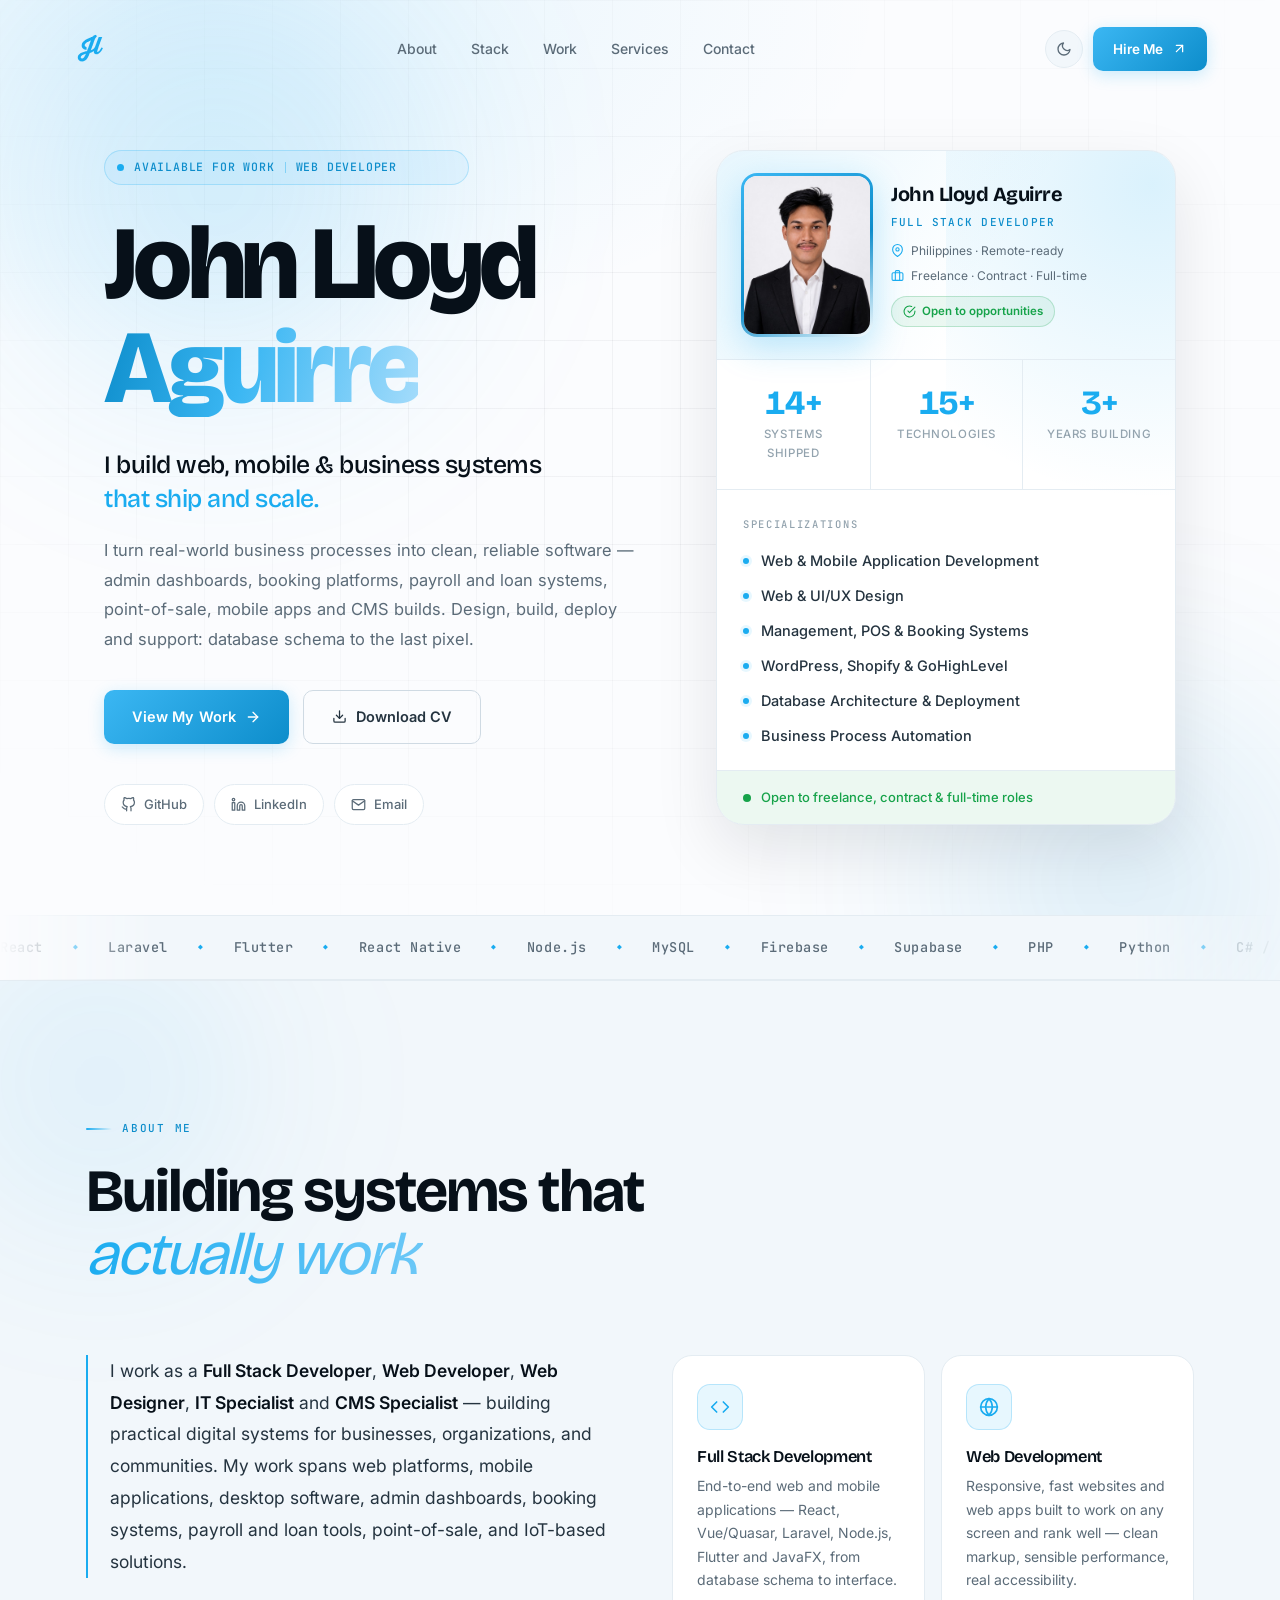
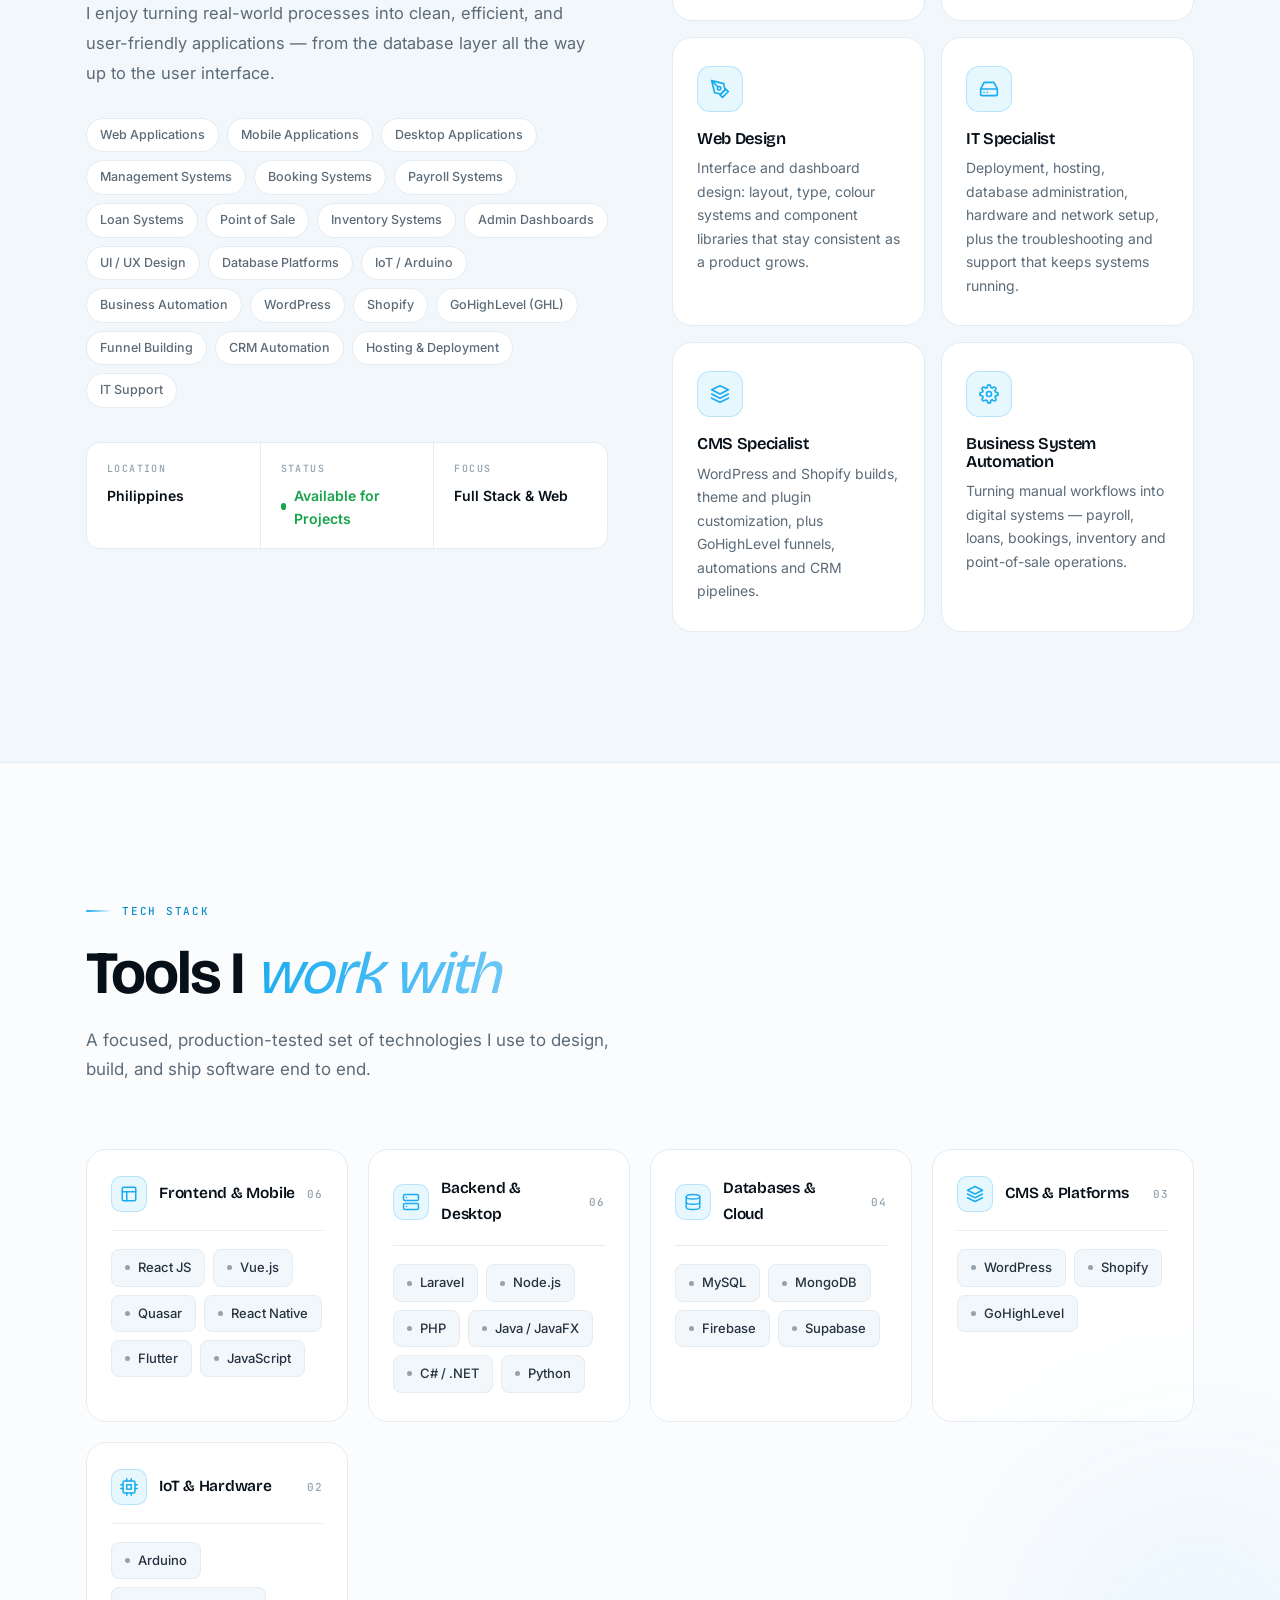
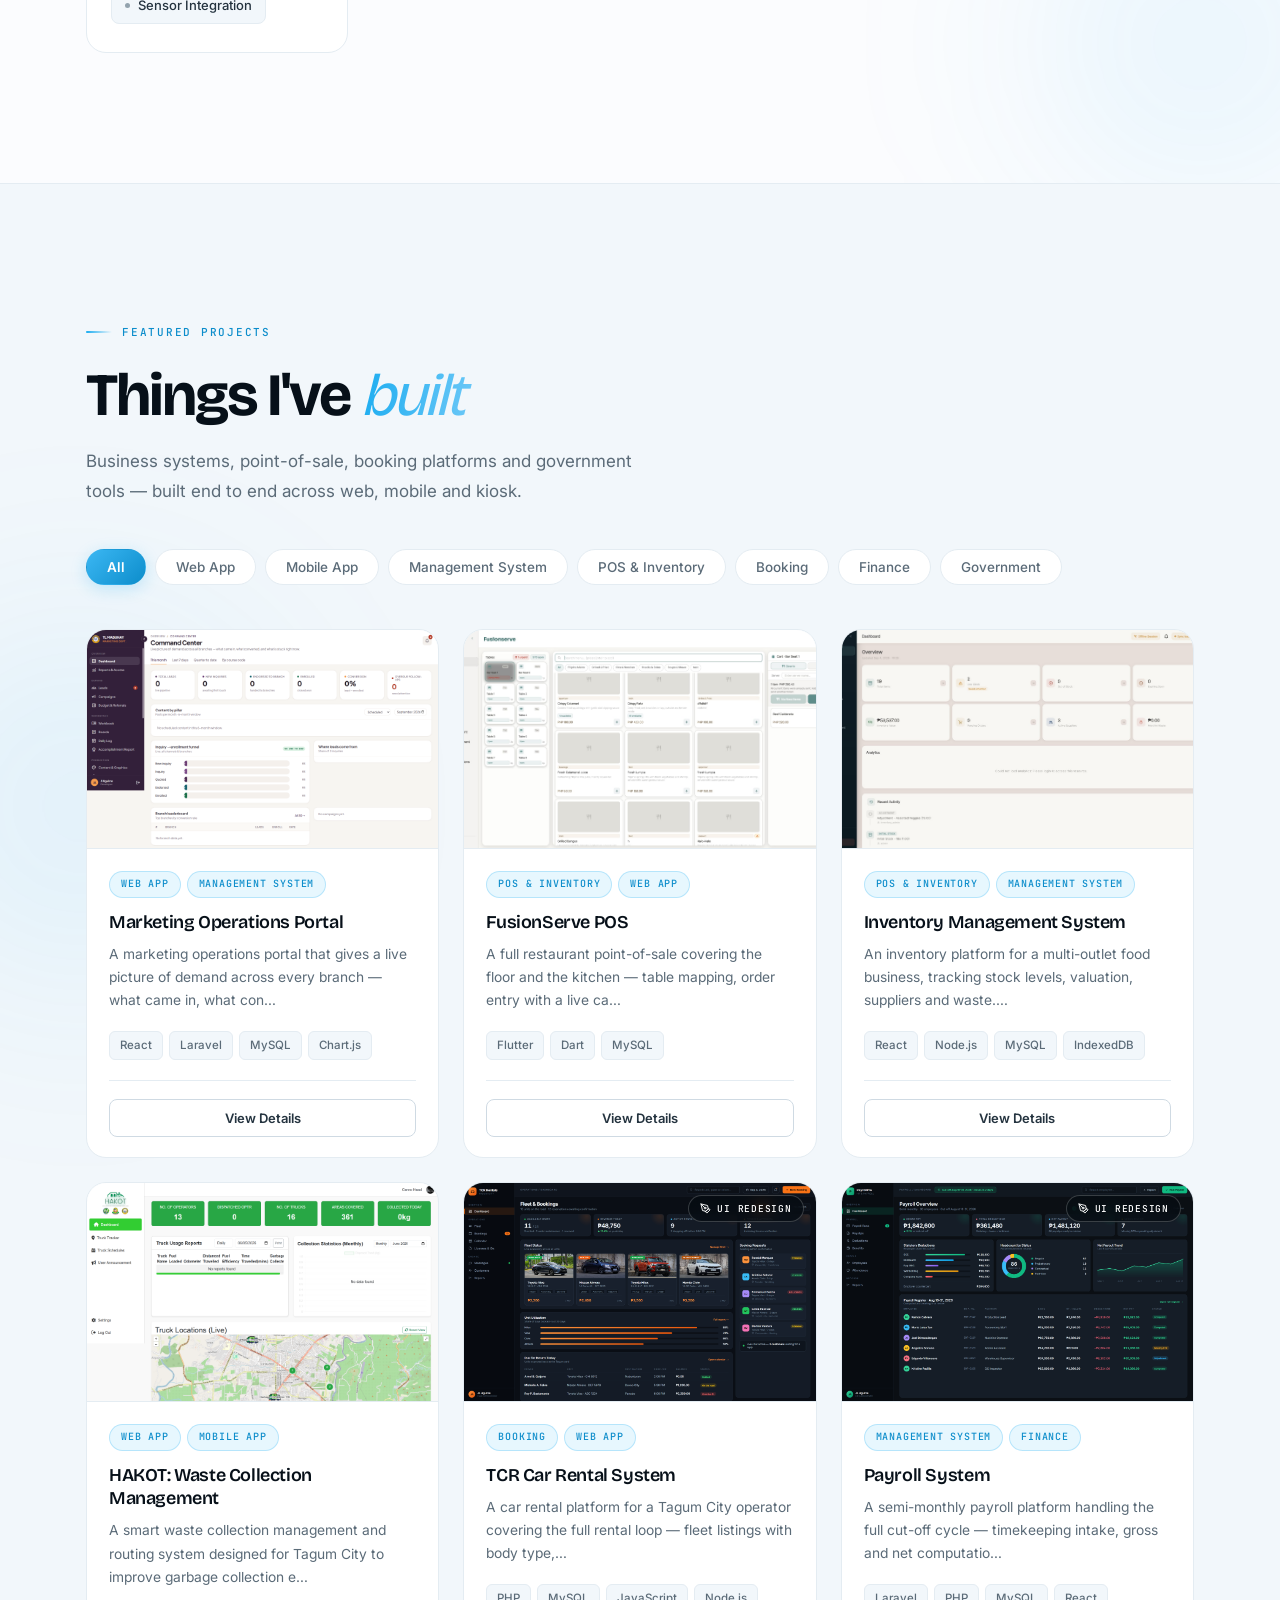
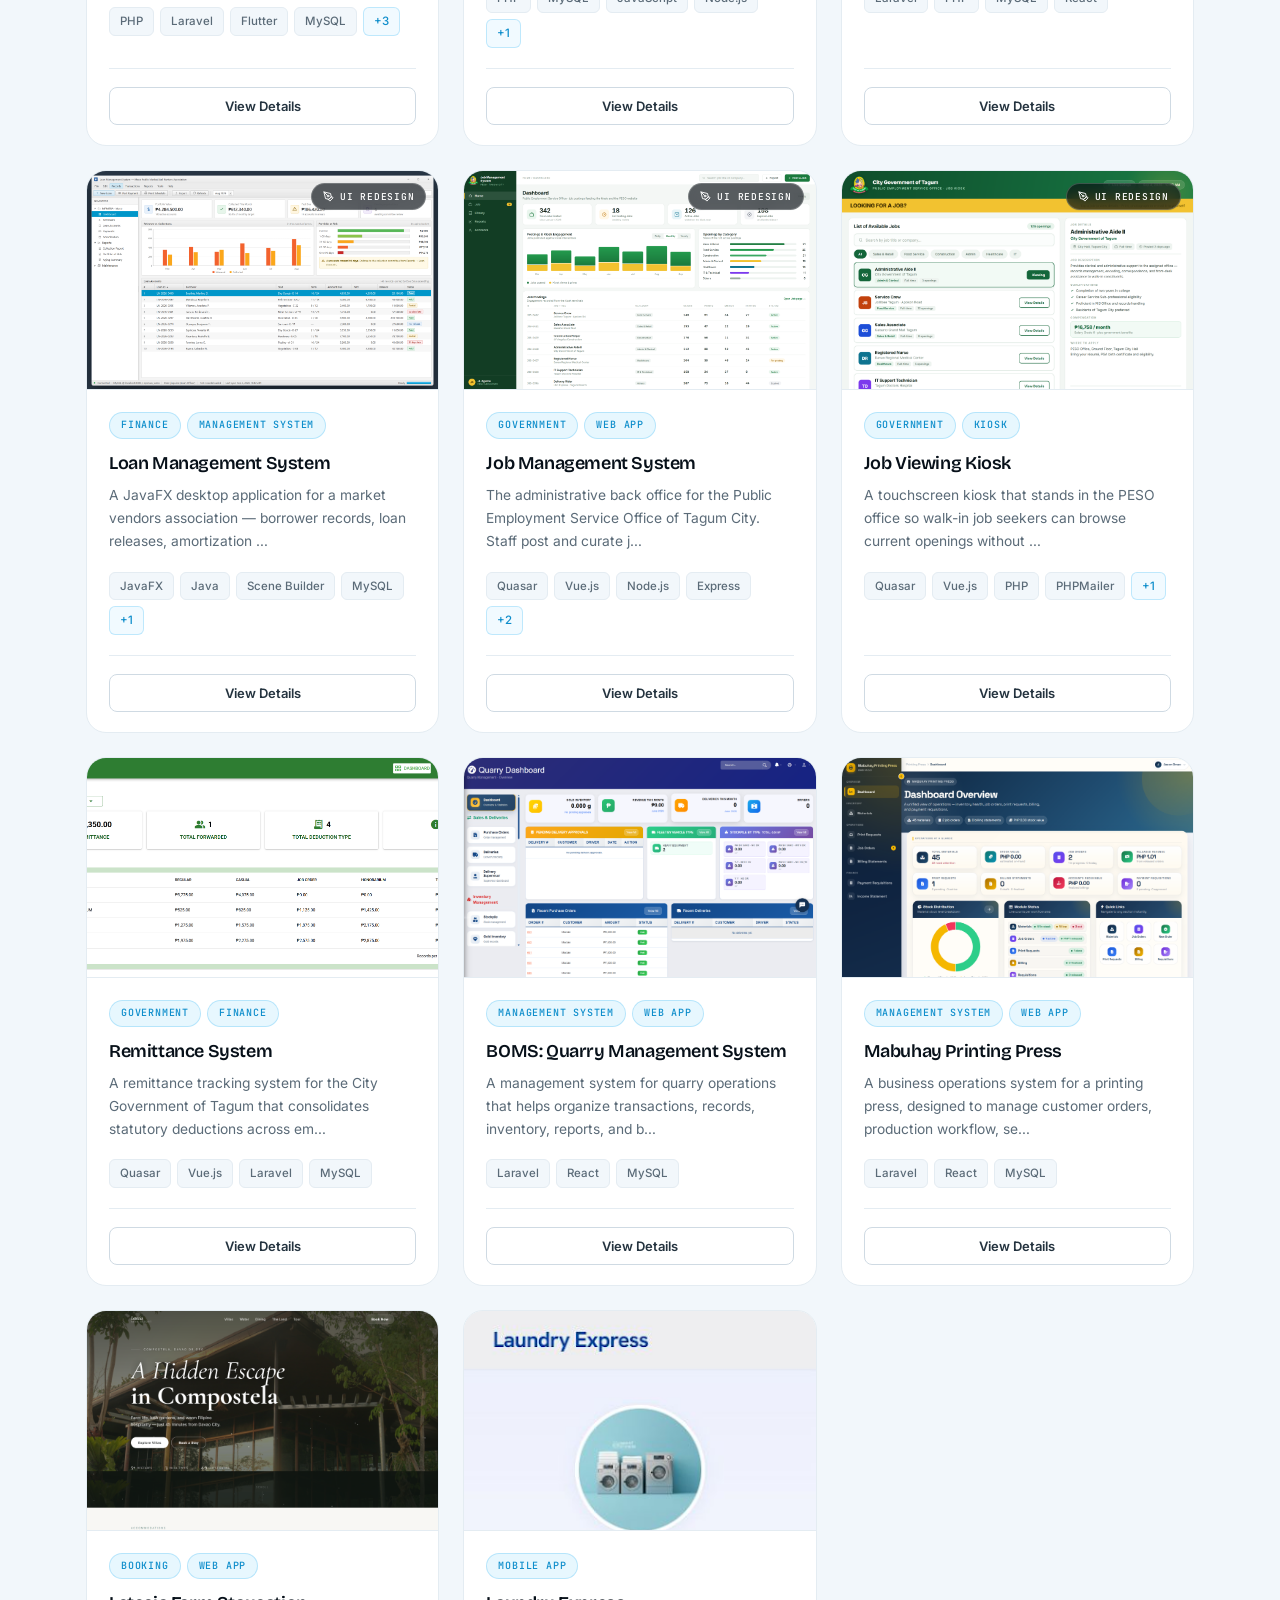
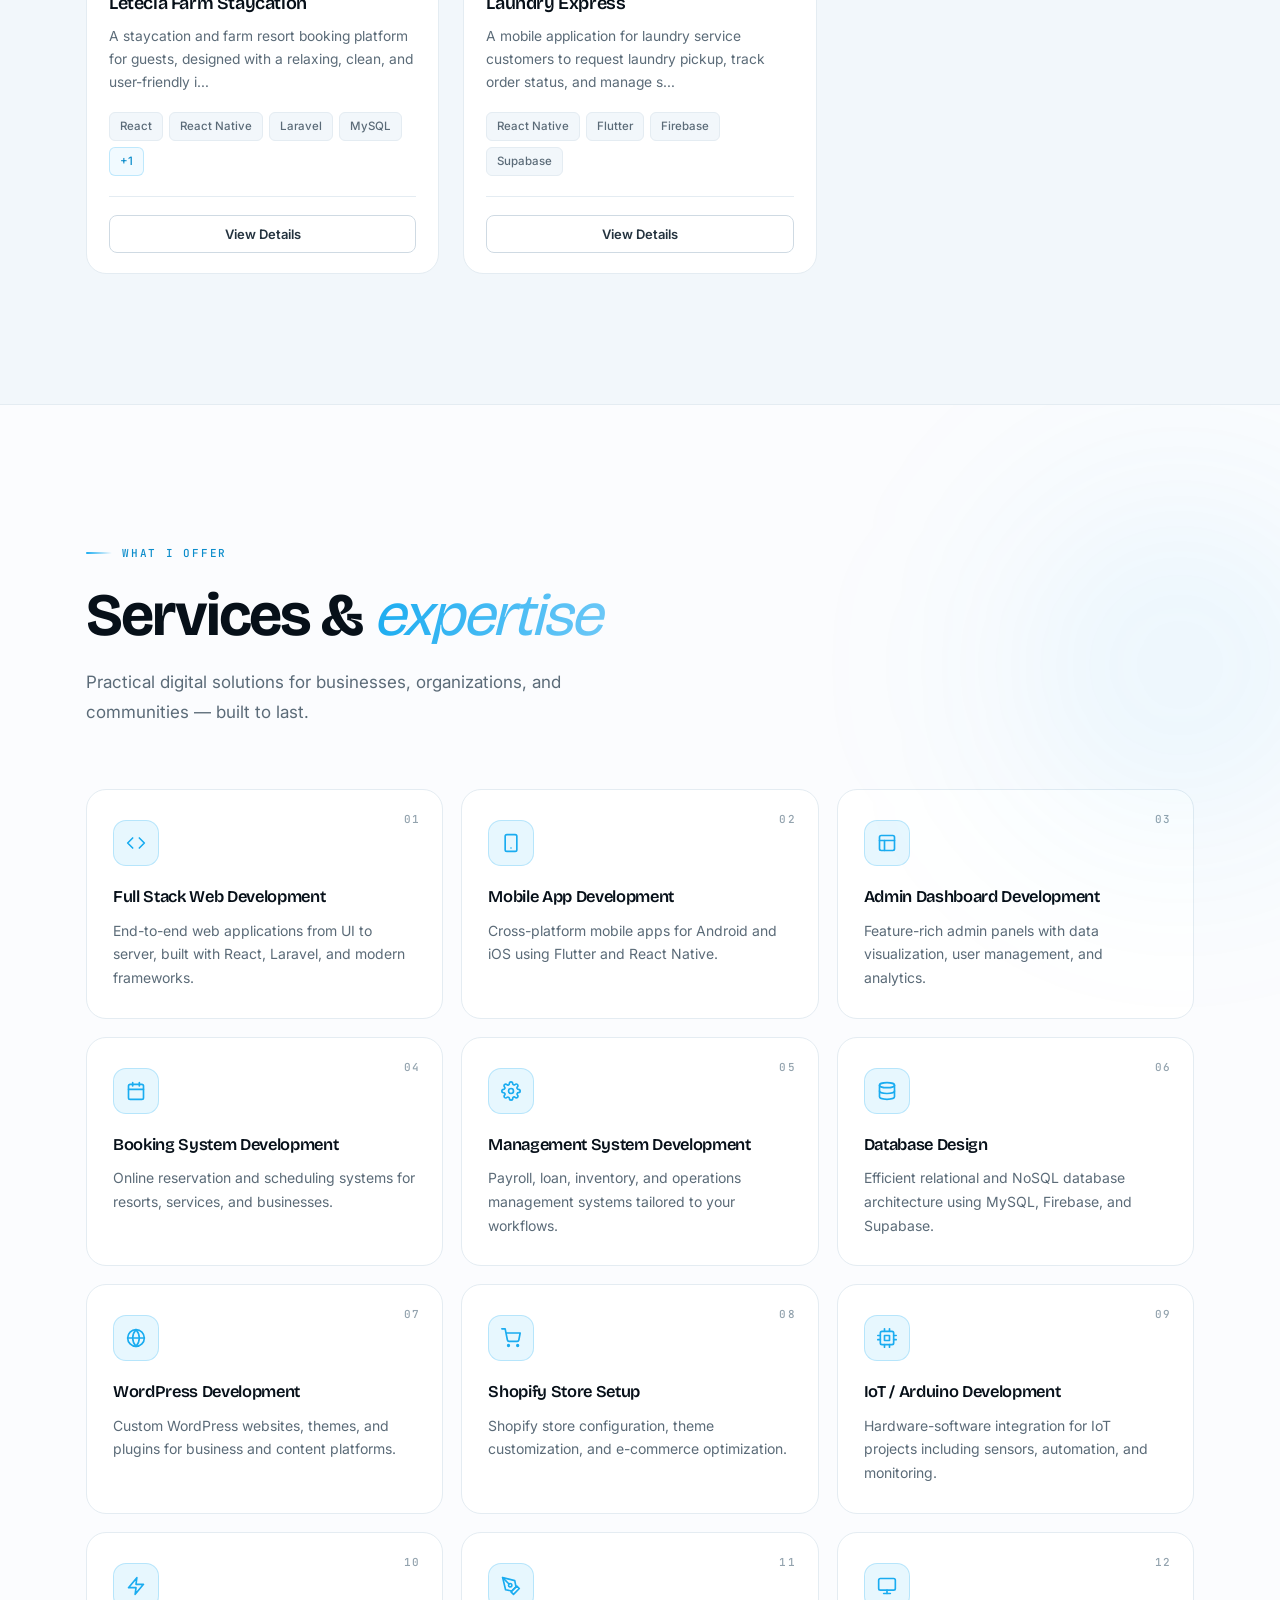
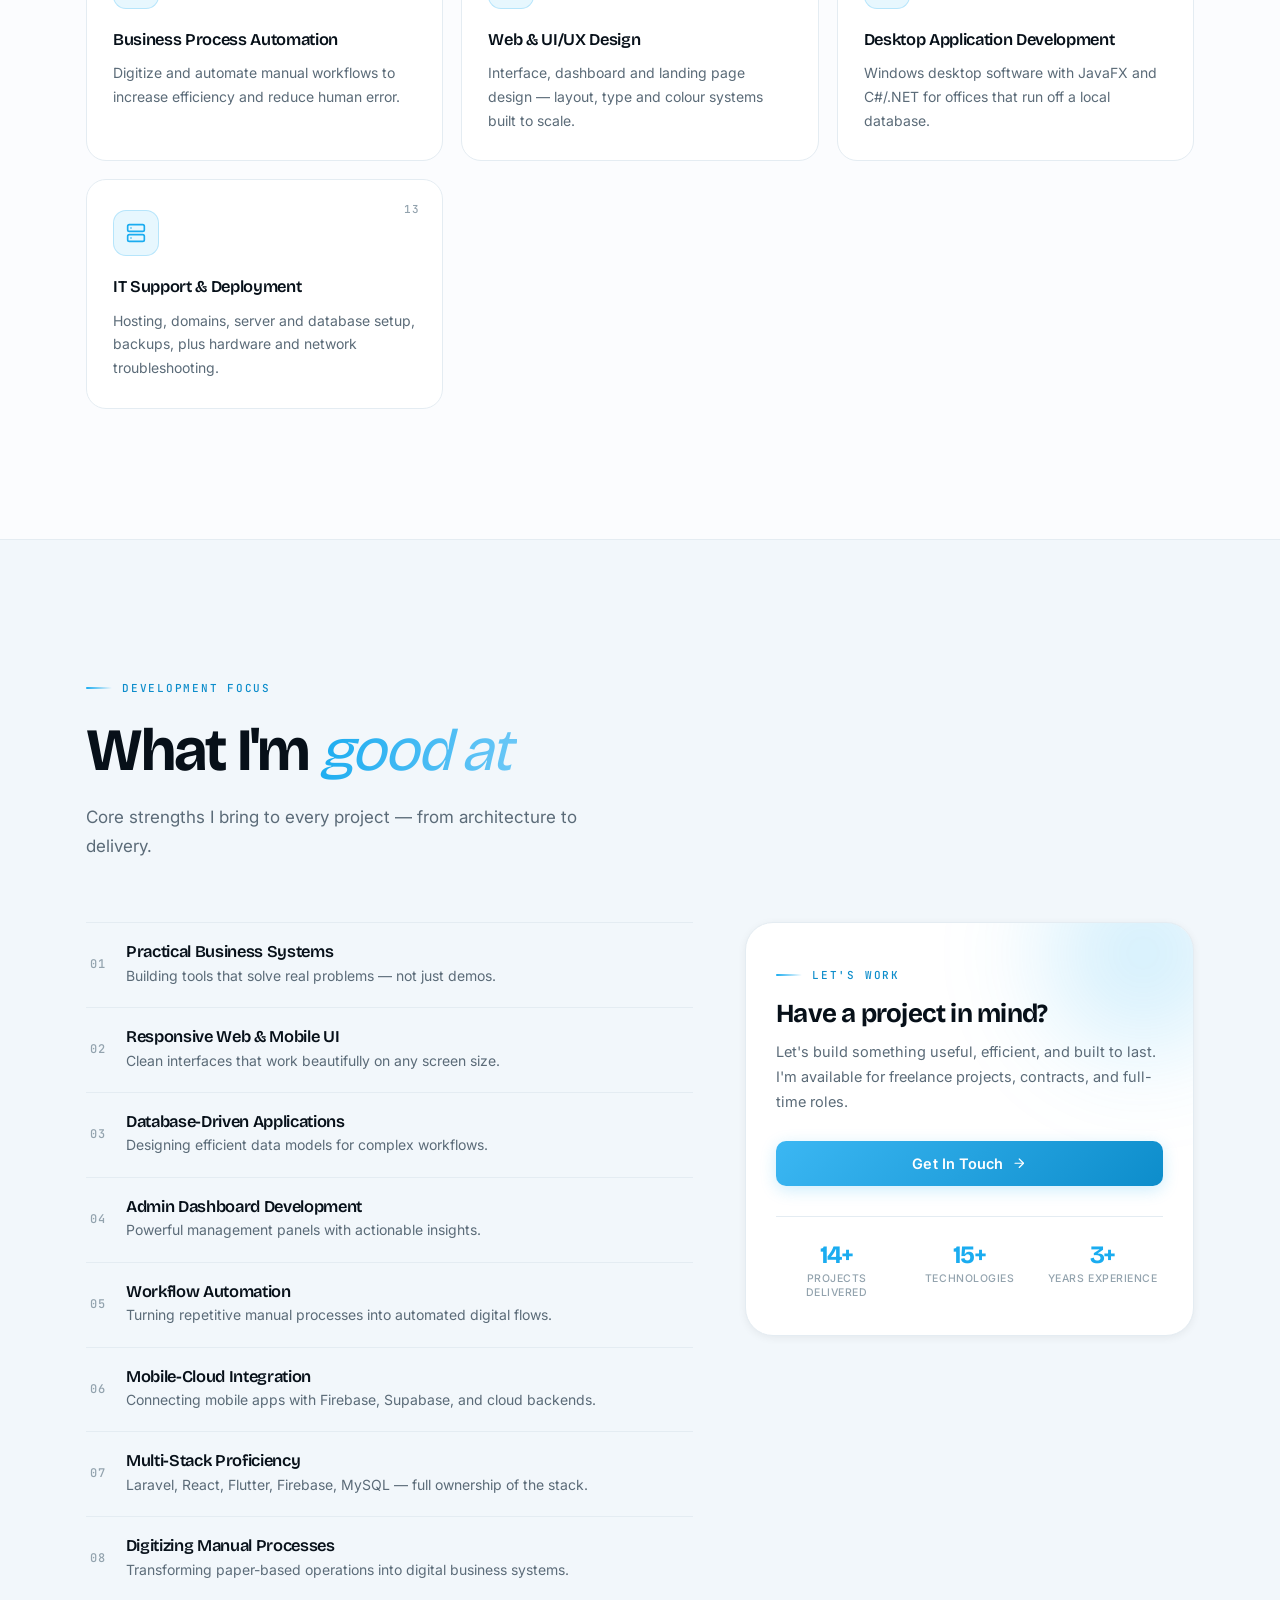
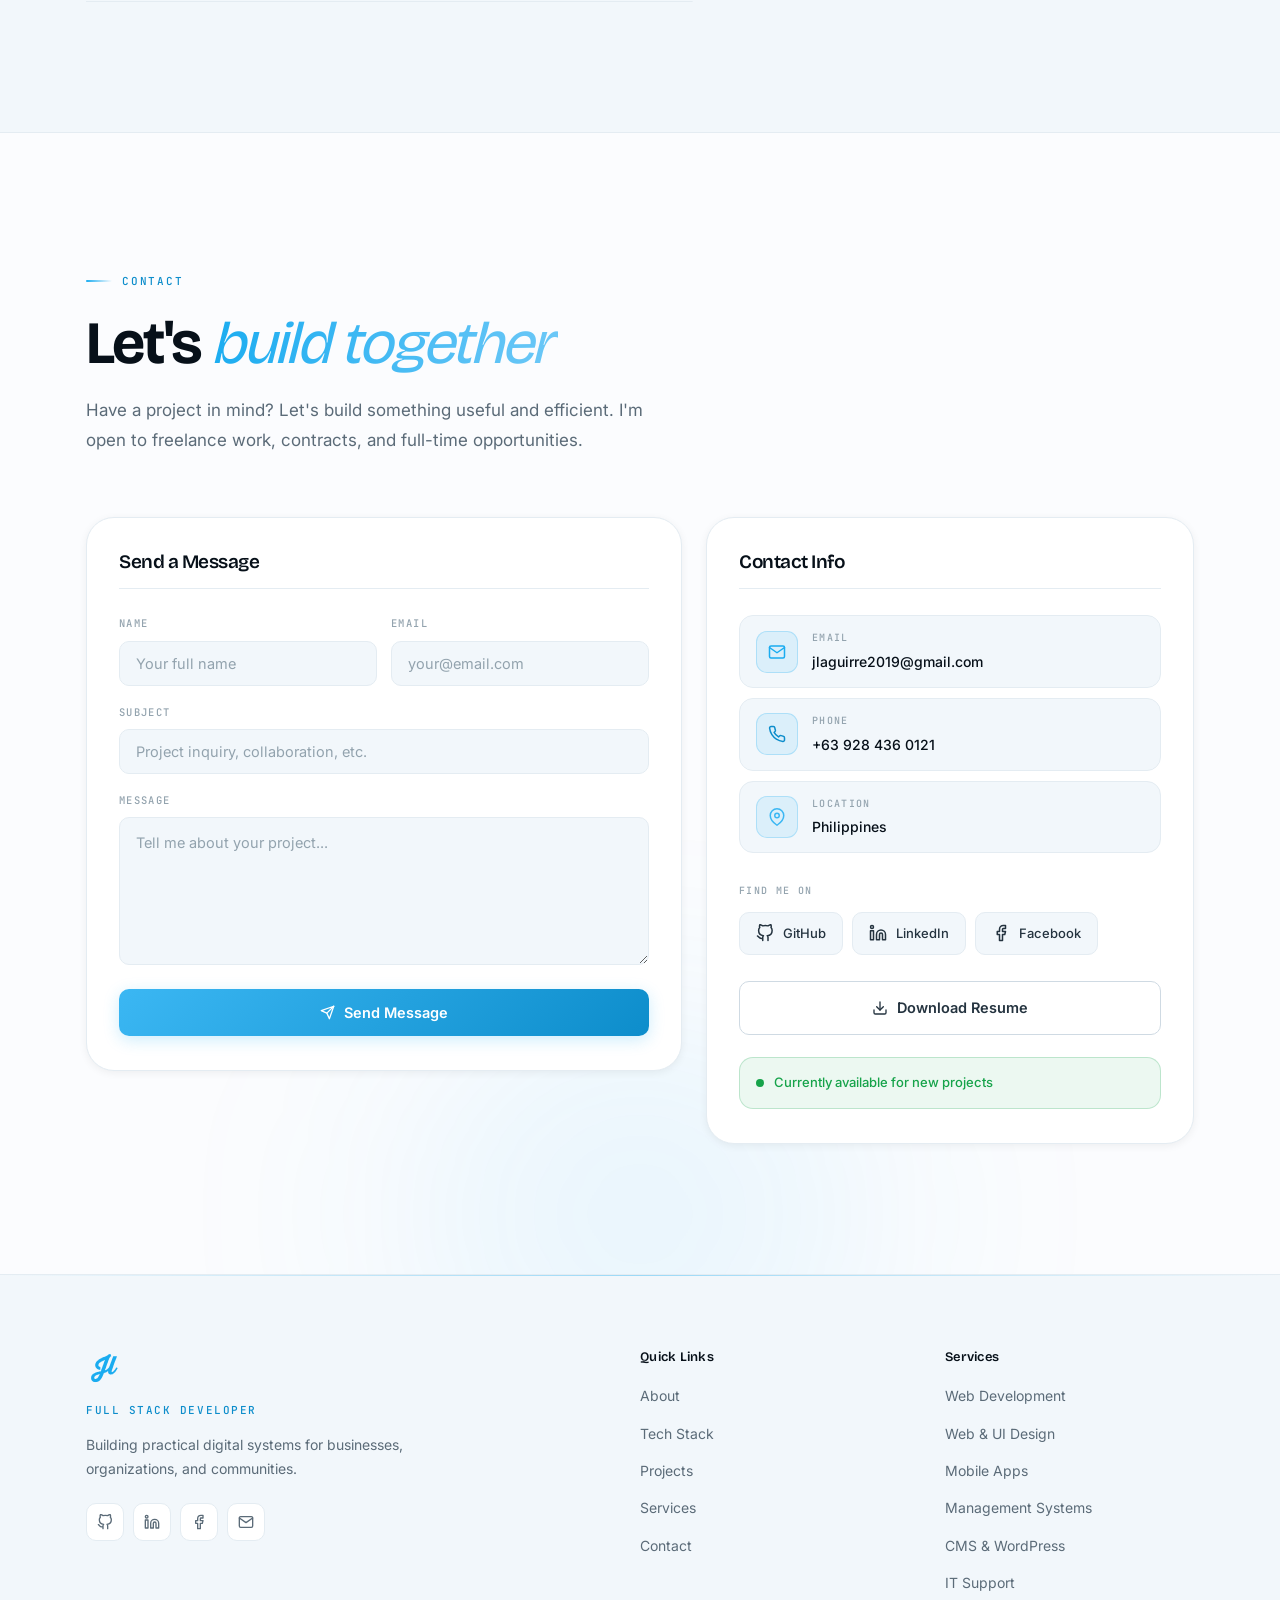
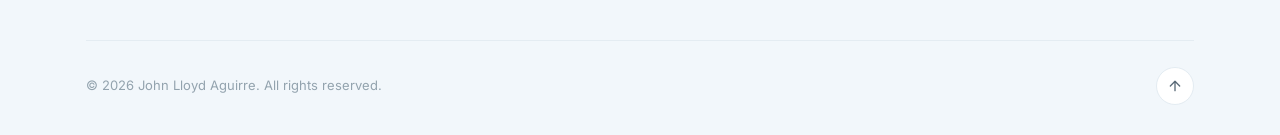
==== index.html @ 3314feb8 "Updates" ====
<!doctype html>
<html lang="en">
  <head>
    <meta charset="UTF-8" />
    <meta name="viewport" content="width=device-width, initial-scale=1.0" />

    <link rel="icon" type="image/svg+xml" href="/icon.svg" />
    <link rel="icon" type="image/png" href="/icon.png" />
    <link rel="apple-touch-icon" href="/icon.png" />

    <title>John Lloyd Aguirre | Full Stack Developer</title>
    <meta name="description" content="Full stack developer building web applications, mobile apps, management systems, and business automation with React, Laravel, Flutter, and MySQL." />
    <meta name="author" content="John Lloyd Aguirre" />
    <meta name="theme-color" content="#1aacf0" />

    <meta property="og:type" content="website" />
    <meta property="og:title" content="John Lloyd Aguirre | Full Stack Developer" />
    <meta property="og:description" content="I build web, mobile and business systems that ship and scale — dashboards, booking platforms, payroll and loan systems, and IoT solutions." />
    <meta property="og:image" content="/icon.png" />

    <meta name="twitter:card" content="summary" />
    <meta name="twitter:title" content="John Lloyd Aguirre | Full Stack Developer" />
    <meta name="twitter:description" content="I build web, mobile and business systems that ship and scale." />

    <link rel="preconnect" href="https://fonts.googleapis.com" />
    <link rel="preconnect" href="https://fonts.gstatic.com" crossorigin />

    <!-- Apply the saved theme before first paint so a dark-mode visitor
         never sees a flash of the light palette. -->
    <script>
      (function () {
        try {
          var saved = localStorage.getItem('theme');
          var dark = saved
            ? saved === 'dark'
            : window.matchMedia('(prefers-color-scheme: dark)').matches;
          if (dark) document.documentElement.classList.add('dark');
        } catch (e) {}
      })();
    </script>
    <script type="module" crossorigin src="/assets/index-CBxMgd0x.js"></script>
    <link rel="stylesheet" crossorigin href="/assets/index-CxUIvEsI.css">
  </head>
  <body>
    <div id="root"></div>
  </body>
</html>
---- assets/index-CxUIvEsI.css ----
@import "https://fonts.googleapis.com/css2?family=Bricolage+Grotesque:opsz,wght@12..96,300;12..96,400;12..96,500;12..96,600;12..96,700;12..96,800&family=Inter:wght@300;400;500;600;700&family=JetBrains+Mono:wght@400;500&display=swap";*,:before,:after{box-sizing:border-box;margin:0;padding:0}:root{--brand-50:#ecf8fe;--brand-100:#d2eefd;--brand-200:#a5dcfb;--brand-300:#6dc8f7;--brand-400:#3bb7f3;--brand-500:#1aacf0;--brand-600:#0d8dcb;--brand-700:#0c70a3;--brand-800:#0e5b83;--brand-900:#114b6c;--brand:var(--brand-500);--bg:#fbfcfe;--bg-alt:#f2f7fb;--bg-card:#fff;--bg-subtle:#eaf2f8;--bg-ink:#071019;--ink-900:#071019;--ink-700:#24333f;--ink-500:#5b6b78;--ink-300:#93a3ae;--ink-100:#cfdae2;--border:#e4ecf2;--border-mid:#cfdae3;--accent:var(--brand-600);--accent-soft:var(--brand-50);--success:#16a34a;--success-bg:#16a34a14;--success-border:#16a34a38;--danger:#dc2626;--shadow-xs:0 1px 2px #0710190d;--shadow-sm:0 2px 8px #0710190f;--shadow-md:0 10px 30px #07101914;--shadow-lg:0 24px 64px #0710191a;--shadow-xl:0 40px 96px #0710191f;--glow-sm:0 4px 16px #1aacf038;--glow-md:0 10px 34px #1aacf047;--glow-lg:0 20px 64px #1aacf04d;--brand-a06:#1aacf00f;--brand-a10:#1aacf01a;--brand-a16:#1aacf029;--brand-a24:#1aacf03d;--brand-a40:#1aacf066;--grid-line:#0710190b;--radius-sm:10px;--radius:14px;--radius-lg:20px;--radius-xl:28px;--ease-out:cubic-bezier(.22, 1, .36, 1);--nav-h:72px}html.dark{--bg:#060b11;--bg-alt:#0a1119;--bg-card:#0e1722;--bg-subtle:#131e2b;--bg-ink:#f2f8fc;--ink-900:#eef6fb;--ink-700:#c3d2de;--ink-500:#8a9bab;--ink-300:#5d6f7f;--ink-100:#2a3844;--border:#1a2734;--border-mid:#26374a;--accent:var(--brand-400);--accent-soft:#1aacf01a;--success:#4ade80;--success-bg:#4ade801a;--success-border:#4ade803d;--danger:#f87171;--shadow-xs:0 1px 2px #0006;--shadow-sm:0 2px 10px #00000073;--shadow-md:0 10px 34px #00000080;--shadow-lg:0 24px 68px #00000094;--shadow-xl:0 40px 100px #000000a8;--glow-sm:0 4px 18px #1aacf047;--glow-md:0 10px 38px #1aacf057;--glow-lg:0 24px 76px #1aacf061;--grid-line:#96cdf00e}html{scroll-behavior:smooth;--lightningcss-light:initial;--lightningcss-dark: ;color-scheme:light;scroll-padding-top:96px}html.dark{--lightningcss-light: ;--lightningcss-dark:initial;color-scheme:dark}body{background-color:var(--bg);color:var(--ink-700);-webkit-font-smoothing:antialiased;-moz-osx-font-smoothing:grayscale;font-family:Inter,system-ui,sans-serif;line-height:1.65;overflow-x:hidden}h1,h2,h3,h4,h5{color:var(--ink-900);letter-spacing:-.03em;font-family:Bricolage Grotesque,system-ui,sans-serif;line-height:1.06}a{color:inherit}::-webkit-scrollbar{width:9px;height:9px}::-webkit-scrollbar-track{background:var(--bg-alt)}::-webkit-scrollbar-thumb{background:var(--border-mid);border:2px solid var(--bg-alt);border-radius:99px}::-webkit-scrollbar-thumb:hover{background:var(--brand-500)}::selection{background:var(--brand-a24);color:var(--ink-900)}:focus-visible{outline:2px solid var(--brand-500);outline-offset:3px;border-radius:4px}section{padding:130px 0;position:relative}.container{max-width:1180px;margin:0 auto;padding:0 36px}.eyebrow{letter-spacing:.16em;text-transform:uppercase;color:var(--brand-600);align-items:center;gap:10px;margin-bottom:22px;font-family:JetBrains Mono,monospace;font-size:11px;font-weight:500;display:inline-flex}html.dark .eyebrow{color:var(--brand-300)}.eyebrow:before{content:"";background:linear-gradient(90deg, var(--brand-500), transparent);border-radius:2px;flex-shrink:0;width:26px;height:2px;display:block}.section-title{color:var(--ink-900);letter-spacing:-.035em;margin-bottom:20px;font-size:clamp(36px,5vw,60px);font-weight:700}.section-title em{background:linear-gradient(100deg, var(--brand-500), var(--brand-300));-webkit-text-fill-color:transparent;-webkit-background-clip:text;background-clip:text;margin-right:-.12em;padding-right:.12em;font-style:italic;font-weight:400}.section-desc{color:var(--ink-500);max-width:560px;font-size:17px;line-height:1.75}.card{background:var(--bg-card);border:1px solid var(--border);border-radius:var(--radius-lg);transition:box-shadow .35s var(--ease-out), border-color .35s var(--ease-out), transform .35s var(--ease-out)}.card:hover{box-shadow:var(--shadow-lg);border-color:var(--brand-a24);transform:translateY(-4px)}.glass-card{background:var(--bg-card);border:1px solid var(--border);border-radius:var(--radius-lg);box-shadow:var(--shadow-sm);position:relative}html.dark .glass-card{background:linear-gradient(160deg, #1aacf00d, transparent 45%), var(--bg-card)}.btn-primary{background:linear-gradient(135deg, var(--brand-400), var(--brand-600));color:#fff;letter-spacing:.005em;border-radius:var(--radius-sm);cursor:pointer;box-shadow:var(--glow-sm);transition:transform .28s var(--ease-out), box-shadow .28s var(--ease-out);border:0;justify-content:center;align-items:center;gap:9px;padding:14px 28px;font-family:Inter,sans-serif;font-size:14.5px;font-weight:600;text-decoration:none;display:inline-flex;position:relative;overflow:hidden}.btn-primary:after{content:"";transition:transform .7s var(--ease-out);background:linear-gradient(115deg,#0000 30%,#ffffff59 50%,#0000 70%);position:absolute;inset:0;transform:translate(-120%)}.btn-primary>*{z-index:1;position:relative}.btn-primary:hover{box-shadow:var(--glow-md);transform:translateY(-2px)}.btn-primary:hover:after{transform:translate(120%)}.btn-primary:active{transform:translateY(0)}.btn-primary:disabled{opacity:.6;cursor:not-allowed;transform:none}.btn-outline{color:var(--ink-700);border:1px solid var(--border-mid);border-radius:var(--radius-sm);cursor:pointer;transition:color .25s, border-color .25s, background .25s, transform .25s var(--ease-out);background:0 0;justify-content:center;align-items:center;gap:9px;padding:14px 28px;font-family:Inter,sans-serif;font-size:14.5px;font-weight:600;text-decoration:none;display:inline-flex}.btn-outline:hover{border-color:var(--brand-500);color:var(--brand-600);background:var(--brand-a06);transform:translateY(-2px)}html.dark .btn-outline:hover{color:var(--brand-300)}.chip{color:var(--ink-500);background:var(--bg-alt);border:1px solid var(--border);transition:all .25s var(--ease-out);border-radius:99px;align-items:center;gap:7px;padding:7px 14px;font-size:12.5px;font-weight:500;display:inline-flex}.chip:hover{color:var(--brand-600);border-color:var(--brand-a40);background:var(--brand-a06)}html.dark .chip:hover{color:var(--brand-300)}.bg-grid{background-image:linear-gradient(var(--grid-line) 1px, transparent 1px), linear-gradient(90deg, var(--grid-line) 1px, transparent 1px);pointer-events:none;background-size:68px 68px;position:absolute;inset:0;-webkit-mask-image:radial-gradient(70% 60% at 50% 40%,#000 20%,#0000 100%);mask-image:radial-gradient(70% 60% at 50% 40%,#000 20%,#0000 100%)}.bg-orb{filter:blur(90px);opacity:.5;pointer-events:none;background:radial-gradient(circle, var(--brand-a40), transparent 70%);border-radius:50%;position:absolute}html.dark .bg-orb{opacity:.4}@media (prefers-reduced-motion:reduce){html{scroll-behavior:auto}*,:before,:after{transition-duration:.01ms!important;animation-duration:.01ms!important;animation-iteration-count:1!important}}@media (width<=1024px){section{padding:100px 0}}@media (width<=768px){section{padding:80px 0}.container{padding:0 20px}.btn-primary,.btn-outline{padding:13px 24px;font-size:14px}}.navbar{z-index:200;transition:padding .4s var(--ease-out);padding:18px 0 0;position:fixed;top:0;left:0;right:0}.navbar--scrolled{padding-top:10px}.navbar__inner{max-width:1180px;height:62px;transition:background .4s var(--ease-out), border-color .4s var(--ease-out), box-shadow .4s var(--ease-out), max-width .4s var(--ease-out), height .4s var(--ease-out);border:1px solid #0000;border-radius:999px;align-items:center;gap:20px;margin:0 auto;padding:0 22px;display:flex}.navbar--scrolled .navbar__inner{background:color-mix(in srgb, var(--bg) 78%, transparent);-webkit-backdrop-filter:blur(18px)saturate(180%);backdrop-filter:blur(18px)saturate(180%);border-color:var(--border);max-width:1080px;height:58px;box-shadow:var(--shadow-md)}.navbar__logo{flex-shrink:0;align-items:center;text-decoration:none;display:flex;position:relative}.navbar__logo-img{width:auto;height:34px;transition:transform .4s var(--ease-out);position:relative}.navbar__logo:hover .navbar__logo-img{transform:scale(1.07)rotate(-3deg)}.navbar__logo-glow{background:radial-gradient(circle, var(--brand-a24), transparent 70%);opacity:0;transition:opacity .4s var(--ease-out);border-radius:50%;position:absolute;inset:-10px}.navbar__logo:hover .navbar__logo-glow{opacity:1}.navbar__links{align-items:center;gap:4px;margin:0 auto;list-style:none;display:flex;position:relative}.navbar__pill{background:var(--brand-a10);border:1px solid var(--brand-a24);opacity:0;pointer-events:none;border-radius:99px;height:34px;position:absolute;top:0;left:0}.navbar__link{color:var(--ink-500);border-radius:99px;padding:7px 15px;font-size:14px;font-weight:500;text-decoration:none;transition:color .28s;display:block;position:relative}.navbar__link:hover{color:var(--ink-900)}.navbar__link.is-active{color:var(--brand-600);font-weight:600}html.dark .navbar__link.is-active{color:var(--brand-300)}.navbar__actions{flex-shrink:0;align-items:center;gap:10px;display:flex}.navbar__theme-toggle{background:var(--bg-alt);width:38px;height:38px;color:var(--ink-500);border:1px solid var(--border);cursor:pointer;transition:all .28s var(--ease-out);border-radius:50%;justify-content:center;align-items:center;gap:8px;display:inline-flex}.navbar__theme-toggle:hover{color:var(--brand-500);border-color:var(--brand-a40);background:var(--brand-a06);transform:rotate(-18deg)}.navbar__theme-toggle--wide{border-radius:var(--radius-sm);width:auto;height:46px;padding:0 20px;font-family:Inter,sans-serif;font-size:14px;font-weight:600}.navbar__theme-toggle--wide:hover{transform:none}.navbar__cta{padding:11px 20px;font-size:13.5px}.navbar__hamburger{background:var(--bg-alt);width:38px;height:38px;color:var(--ink-900);border:1px solid var(--border);cursor:pointer;border-radius:50%;justify-content:center;align-items:center;display:none}.navbar__progress{transform-origin:0;background:linear-gradient(90deg, var(--brand-600), var(--brand-400), var(--brand-200));width:100%;height:3px;box-shadow:0 0 12px var(--brand-a40);opacity:0;pointer-events:none;transition:opacity .3s;position:fixed;top:0;left:0;transform:scaleX(0)}.navbar--scrolled .navbar__progress{opacity:1}.navbar__mobile{z-index:190;background:var(--bg);-webkit-backdrop-filter:blur(20px);backdrop-filter:blur(20px);flex-direction:column;justify-content:center;gap:40px;padding:100px 28px 40px;display:flex;position:fixed;inset:0}.navbar__mobile:before{content:"";background:radial-gradient(circle, var(--brand-a16), transparent 70%);filter:blur(60px);pointer-events:none;border-radius:50%;width:70vw;height:70vw;position:absolute;top:-20%;right:-20%}.navbar__mobile-links{flex-direction:column;gap:6px;display:flex;position:relative}.navbar__mobile-link{letter-spacing:-.03em;color:var(--ink-900);border-bottom:1px solid var(--border);align-items:baseline;gap:16px;padding:14px 0;font-family:Bricolage Grotesque,sans-serif;font-size:34px;font-weight:600;text-decoration:none;display:flex}.navbar__mobile-link.is-active{color:var(--brand-500)}.navbar__mobile-num{color:var(--brand-500);letter-spacing:.1em;font-family:JetBrains Mono,monospace;font-size:12px;font-weight:500}.navbar__mobile-bottom{align-items:stretch;gap:12px;display:flex;position:relative}.navbar__mobile-bottom .btn-primary{height:46px}@media (width<=980px){.navbar__links{display:none}.navbar__hamburger{display:inline-flex}.navbar__cta{display:none}.navbar__inner{justify-content:space-between}.navbar__actions{margin-left:auto}}@media (width<=480px){.navbar__mobile-link{font-size:28px}}.hero{background:radial-gradient(ellipse 90% 60% at 15% 0%, var(--brand-a10), transparent 60%), var(--bg);flex-direction:column;justify-content:center;min-height:100vh;padding:150px 0 0;display:flex;position:relative;overflow:hidden}.hero__orb{will-change:transform}.hero__orb--a{width:620px;height:620px;top:-12%;left:-8%}.hero__orb--b{background:radial-gradient(circle,#0d8dcb52,#0000 70%);width:560px;height:560px;bottom:-18%;right:-10%}.hero__container{z-index:2;flex:1;grid-template-columns:1.08fr .92fr;align-items:center;gap:72px;padding-bottom:90px;display:grid;position:relative}.hero__badge{letter-spacing:.07em;text-transform:uppercase;color:var(--brand-600);background:var(--brand-a06);border:1px solid var(--brand-a24);border-radius:99px;align-items:center;gap:10px;margin-bottom:30px;padding:7px 16px 7px 12px;font-family:JetBrains Mono,monospace;font-size:11.5px;font-weight:500;display:inline-flex}html.dark .hero__badge{color:var(--brand-300)}.hero__badge-dot{background:var(--brand-500);width:7px;height:7px;box-shadow:0 0 0 0 var(--brand-a40);border-radius:50%;animation:2.2s infinite heroPulse}@keyframes heroPulse{0%{box-shadow:0 0 #1aacf08c}70%{box-shadow:0 0 0 9px #1aacf000}to{box-shadow:0 0 #1aacf000}}.hero__badge-sep{background:var(--brand-a40);width:1px;height:11px}.hero__badge-role{place-items:center start;display:grid}.hero__badge-role>*{white-space:nowrap;grid-area:1/1}.hero__badge-role-ghost{visibility:hidden;pointer-events:none}.hero__name{letter-spacing:-.045em;margin-bottom:26px;font-size:clamp(52px,8.2vw,104px);font-weight:800;line-height:.94}.hero__line{padding-bottom:.06em;display:block;overflow:hidden}.hero__word{display:inline-block}.hero__word--brand{background:linear-gradient(105deg, var(--brand-600), var(--brand-400) 45%, var(--brand-200));-webkit-text-fill-color:transparent;-webkit-background-clip:text;background-clip:text}.hero__role{color:var(--ink-900);letter-spacing:-.02em;max-width:30ch;margin-bottom:20px;font-family:Bricolage Grotesque,sans-serif;font-size:clamp(19px,2.2vw,25px);font-weight:500;line-height:1.35}.hero__role-accent{color:var(--brand-500)}.hero__desc{color:var(--ink-500);max-width:54ch;margin-bottom:36px;font-size:16.5px;line-height:1.78}.hero__actions{flex-wrap:wrap;gap:14px;margin-bottom:40px;display:flex}.hero__social-row{flex-wrap:wrap;align-items:center;gap:10px;display:flex}.hero__social-link{color:var(--ink-500);background:var(--bg-card);border:1px solid var(--border);transition:all .28s var(--ease-out);border-radius:99px;align-items:center;gap:8px;padding:9px 16px;font-size:13px;font-weight:500;text-decoration:none;display:inline-flex}.hero__social-link:hover{color:var(--brand-600);border-color:var(--brand-a40);box-shadow:var(--glow-sm);transform:translateY(-2px)}html.dark .hero__social-link:hover{color:var(--brand-300)}.hero__panel-wrap{perspective:1400px}.hero__panel{transform-style:preserve-3d;will-change:transform;background:var(--bg-card);border:1px solid var(--border);border-radius:var(--radius-xl);box-shadow:var(--shadow-lg);position:relative;overflow:hidden}.hero__panel:before{content:"";background:radial-gradient(circle, var(--brand-a16), transparent 65%);pointer-events:none;width:90%;height:130%;position:absolute;top:-60%;right:-40%}.hero__profile{border-bottom:1px solid var(--border);background:linear-gradient(120deg, var(--brand-a10), transparent 60%);align-items:center;gap:18px;padding:22px 24px;display:flex;position:relative}.hero__portrait{background:linear-gradient(150deg, var(--brand-400), var(--brand-600) 55%, transparent);width:132px;height:164px;box-shadow:var(--glow-md);border-radius:16px;flex-shrink:0;padding:3px;position:relative}.hero__portrait img{object-fit:cover;object-position:50% 18%;background:var(--bg-alt);border-radius:13px;width:100%;height:100%;display:block}.hero__profile-meta{flex-direction:column;gap:7px;min-width:0;display:flex}.hero__profile-name{color:var(--ink-900);letter-spacing:-.025em;font-family:Bricolage Grotesque,sans-serif;font-size:20px;font-weight:700;line-height:1.15}.hero__profile-role{letter-spacing:.11em;text-transform:uppercase;color:var(--brand-600);font-family:JetBrains Mono,monospace;font-size:11px;font-weight:500}html.dark .hero__profile-role{color:var(--brand-300)}.hero__profile-facts{flex-direction:column;gap:5px;margin-top:3px;display:flex}.hero__profile-fact{color:var(--ink-500);align-items:center;gap:7px;font-size:12px;display:flex}.hero__profile-fact svg{color:var(--brand-500);flex-shrink:0}.hero__profile-chip{color:var(--success);background:var(--success-bg);border:1px solid var(--success-border);border-radius:99px;align-self:flex-start;align-items:center;gap:6px;margin-top:4px;padding:5px 11px;font-size:11.5px;font-weight:600;display:inline-flex}.hero__stats{border-bottom:1px solid var(--border);grid-template-columns:repeat(3,1fr);display:grid;position:relative}.hero__stat{text-align:center;flex-direction:column;gap:5px;padding:26px 20px;transition:background .3s;display:flex}.hero__stat+.hero__stat{border-left:1px solid var(--border)}.hero__stat:hover{background:var(--brand-a06)}.hero__stat-num{letter-spacing:-.04em;color:var(--brand-500);font-variant-numeric:tabular-nums;font-family:Bricolage Grotesque,sans-serif;font-size:34px;font-weight:700;line-height:1}.hero__stat-label{letter-spacing:.05em;text-transform:uppercase;color:var(--ink-300);font-size:11.5px;font-weight:500}.hero__capabilities{padding:26px 26px 22px;position:relative}.hero__cap-label{letter-spacing:.16em;text-transform:uppercase;color:var(--ink-300);margin-bottom:16px;font-family:JetBrains Mono,monospace;font-size:10.5px;font-weight:500;display:block}.hero__cap-list{flex-direction:column;gap:11px;list-style:none;display:flex}.hero__cap-item{color:var(--ink-700);transition:color .25s ease, transform .25s var(--ease-out);align-items:center;gap:12px;font-size:14.5px;font-weight:500;display:flex}.hero__cap-item:hover{color:var(--brand-600);transform:translate(4px)}html.dark .hero__cap-item:hover{color:var(--brand-300)}.hero__cap-dot{background:var(--brand-500);width:6px;height:6px;box-shadow:0 0 0 3px var(--brand-a10);border-radius:50%;flex-shrink:0}.hero__availability{color:var(--success);background:var(--success-bg);border-top:1px solid var(--border);align-items:center;gap:10px;padding:16px 26px;font-size:13px;font-weight:500;display:flex;position:relative}.hero__avail-dot{background:var(--success);border-radius:50%;flex-shrink:0;width:8px;height:8px;animation:2s ease-in-out infinite heroBlink}@keyframes heroBlink{0%,to{opacity:1}50%{opacity:.35}}.hero__marquee{z-index:2;border-top:1px solid var(--border);border-bottom:1px solid var(--border);background:var(--bg-alt);padding:20px 0;position:relative;overflow:hidden;-webkit-mask-image:linear-gradient(90deg,#0000,#000 12% 88%,#0000);mask-image:linear-gradient(90deg,#0000,#000 12% 88%,#0000)}.hero__marquee-track{width:max-content;animation:38s linear infinite heroScroll;display:flex}.hero__marquee:hover .hero__marquee-track{animation-play-state:paused}@keyframes heroScroll{0%{transform:translate(0)}to{transform:translate(-50%)}}.hero__marquee-item{letter-spacing:.04em;color:var(--ink-500);white-space:nowrap;align-items:center;gap:30px;padding-right:30px;font-family:JetBrains Mono,monospace;font-size:13.5px;font-weight:500;display:inline-flex}.hero__marquee-sep{color:var(--brand-500);font-size:8px}@media (width<=1024px){.hero{min-height:auto;padding-top:130px}.hero__container{grid-template-columns:1fr;gap:52px;padding-bottom:64px}.hero__panel-wrap{perspective:none}.hero__panel{transform:none!important}.hero__desc,.hero__role{max-width:60ch}}@media (width<=560px){.hero__badge{flex-wrap:wrap;font-size:10.5px}.hero__stats{grid-template-columns:1fr}.hero__stat+.hero__stat{border-left:0;border-top:1px solid var(--border)}.hero__stat{text-align:left;flex-direction:row;justify-content:space-between;align-items:baseline;padding:18px 22px}.hero__stat-num{font-size:28px}.hero__actions{flex-wrap:nowrap;gap:10px}.hero__actions .btn-primary,.hero__actions .btn-outline{white-space:nowrap;flex:1;gap:7px;padding:13px 14px}}.about{background:var(--bg-alt);border-top:1px solid var(--border);position:relative;overflow:hidden}.about:before{content:"";background:radial-gradient(circle, var(--brand-a10), transparent 70%);filter:blur(70px);pointer-events:none;border-radius:50%;width:480px;height:480px;position:absolute;top:-140px;left:-140px}.about__header{max-width:640px;margin-bottom:68px;position:relative}.about__body{grid-template-columns:1fr 1fr;align-items:start;gap:64px;display:grid;position:relative}.about__paragraph{color:var(--ink-500);margin-bottom:20px;font-size:16.5px;line-height:1.82}.about__paragraph strong{color:var(--ink-900);font-weight:600}.about__text-block>.about__paragraph:first-child{border-left:2px solid var(--brand-500);color:var(--ink-700);padding-left:22px;font-size:17.5px}.about__tags{flex-wrap:wrap;gap:8px;margin:30px 0 34px;display:flex}.about__tag{color:var(--ink-500);background:var(--bg-card);border:1px solid var(--border);cursor:default;transition:all .25s var(--ease-out);border-radius:99px;align-items:center;padding:6px 13px;font-size:12.5px;font-weight:500;display:inline-flex}.about__tag:hover{color:var(--brand-600);border-color:var(--brand-a40);background:var(--brand-a06);transform:translateY(-2px)}html.dark .about__tag:hover{color:var(--brand-300)}.about__quick-info{background:var(--border);border:1px solid var(--border);border-radius:var(--radius);grid-template-columns:repeat(auto-fit,minmax(150px,1fr));gap:1px;display:grid;overflow:hidden}.about__info-item{background:var(--bg-card);flex-direction:column;gap:6px;padding:18px 20px;display:flex}.about__info-label{letter-spacing:.14em;text-transform:uppercase;color:var(--ink-300);font-family:JetBrains Mono,monospace;font-size:10px;font-weight:500}.about__info-value{color:var(--ink-900);align-items:center;gap:8px;font-size:14px;font-weight:600;display:flex}.about__info-value--available{color:var(--success)}.about__dot{background:var(--success);border-radius:50%;width:7px;height:7px;animation:2s ease-in-out infinite heroBlink}.about__highlights{grid-template-columns:repeat(2,1fr);gap:16px;display:grid}.about__highlight{background:var(--bg-card);border:1px solid var(--border);border-radius:var(--radius-lg);transition:transform .35s var(--ease-out), border-color .35s var(--ease-out), box-shadow .35s var(--ease-out);padding:28px 24px;position:relative;overflow:hidden}.about__highlight:before{content:"";background:linear-gradient(150deg, var(--brand-a10), transparent 55%);opacity:0;transition:opacity .35s var(--ease-out);position:absolute;inset:0}.about__highlight:hover{border-color:var(--brand-a24);box-shadow:var(--shadow-lg);transform:translateY(-5px)}.about__highlight:hover:before{opacity:1}.about__highlight-icon{width:46px;height:46px;color:var(--brand-500);background:var(--brand-a10);border:1px solid var(--brand-a24);transition:all .35s var(--ease-out);border-radius:13px;justify-content:center;align-items:center;margin-bottom:18px;display:inline-flex;position:relative}.about__highlight:hover .about__highlight-icon{background:linear-gradient(135deg, var(--brand-400), var(--brand-600));color:#fff;box-shadow:var(--glow-sm);border-color:#0000;transform:scale(1.06)rotate(-5deg)}.about__highlight-title{color:var(--ink-900);letter-spacing:-.02em;margin-bottom:9px;font-size:16.5px;font-weight:600;position:relative}.about__highlight-desc{color:var(--ink-500);font-size:14px;line-height:1.68;position:relative}@media (width<=1024px){.about__body{grid-template-columns:1fr;gap:48px}}@media (width<=640px){.about__highlights{grid-template-columns:1fr}.about__text-block>.about__paragraph:first-child{padding-left:18px;font-size:16.5px}}.stack{background:var(--bg);border-top:1px solid var(--border);position:relative;overflow:hidden}.stack:after{content:"";background:radial-gradient(circle, var(--brand-a10), transparent 70%);filter:blur(80px);pointer-events:none;border-radius:50%;width:520px;height:520px;position:absolute;bottom:-120px;right:-180px}.stack__header{max-width:640px;margin-bottom:64px;position:relative}.stack__grid{grid-template-columns:repeat(auto-fit,minmax(260px,1fr));gap:20px;display:grid;position:relative}.stack__category{background:var(--bg-card);border:1px solid var(--border);border-radius:var(--radius-lg);transition:transform .35s var(--ease-out), border-color .35s var(--ease-out), box-shadow .35s var(--ease-out);padding:26px 24px 28px;position:relative}.stack__category:before{content:"";background:linear-gradient(180deg, var(--brand-400), var(--brand-600));transform-origin:50% 0;width:2px;transition:transform .4s var(--ease-out);border-radius:2px;position:absolute;top:22px;bottom:22px;left:0;transform:scaleY(0)}.stack__category:hover{border-color:var(--brand-a24);box-shadow:var(--shadow-lg);transform:translateY(-5px)}.stack__category:hover:before{transform:scaleY(1)}.stack__cat-head{border-bottom:1px solid var(--border);align-items:center;gap:12px;margin-bottom:18px;padding-bottom:18px;display:flex}.stack__cat-icon{width:36px;height:36px;color:var(--brand-500);background:var(--brand-a10);border:1px solid var(--brand-a24);transition:all .35s var(--ease-out);border-radius:10px;flex-shrink:0;justify-content:center;align-items:center;display:inline-flex}.stack__category:hover .stack__cat-icon{background:linear-gradient(135deg, var(--brand-400), var(--brand-600));color:#fff;box-shadow:var(--glow-sm);border-color:#0000}.stack__cat-label{color:var(--ink-900);letter-spacing:-.015em;font-family:Bricolage Grotesque,sans-serif;font-size:15.5px;font-weight:600}.stack__cat-count{color:var(--ink-300);letter-spacing:.08em;margin-left:auto;font-family:JetBrains Mono,monospace;font-size:11px;font-weight:500}.stack__badges{flex-wrap:wrap;gap:8px;display:flex}.stack__badge{background:var(--bg-alt);border:1px solid var(--border);cursor:default;transition:all .25s var(--ease-out);border-radius:8px;align-items:center;gap:8px;padding:7px 13px;display:inline-flex}.stack__badge:hover{border-color:var(--brand-a40);background:var(--brand-a06);box-shadow:var(--glow-sm);transform:translateY(-2px)}.stack__badge-dot{background:var(--ink-300);border-radius:50%;flex-shrink:0;width:5px;height:5px;transition:background .25s,box-shadow .25s}.stack__badge:hover .stack__badge-dot{background:var(--brand-500);box-shadow:0 0 0 3px var(--brand-a16)}.stack__badge-name{color:var(--ink-700);white-space:nowrap;font-size:13px;font-weight:500;transition:color .25s}.stack__badge:hover .stack__badge-name{color:var(--brand-600)}html.dark .stack__badge:hover .stack__badge-name{color:var(--brand-300)}.projects{background:var(--bg-alt);border-top:1px solid var(--border);position:relative;overflow:hidden}.projects:before{content:"";background:radial-gradient(circle, var(--brand-a10), transparent 70%);filter:blur(90px);pointer-events:none;border-radius:50%;width:560px;height:560px;position:absolute;top:10%;left:-200px}.projects__header{max-width:640px;margin-bottom:42px;position:relative}.projects__filters{flex-wrap:wrap;gap:9px;margin-bottom:44px;display:flex;position:relative}.projects__filter-btn{color:var(--ink-500);background:var(--bg-card);border:1px solid var(--border);cursor:pointer;transition:all .28s var(--ease-out);border-radius:99px;padding:9px 20px;font-family:Inter,sans-serif;font-size:13.5px;font-weight:500}.projects__filter-btn:hover{color:var(--brand-600);border-color:var(--brand-a40);background:var(--brand-a06);transform:translateY(-2px)}html.dark .projects__filter-btn:hover{color:var(--brand-300)}.projects__filter-btn--active,.projects__filter-btn--active:hover{color:#fff;background:linear-gradient(135deg, var(--brand-400), var(--brand-600));box-shadow:var(--glow-sm);border-color:#0000;font-weight:600}.projects__grid{grid-template-columns:repeat(auto-fill,minmax(330px,1fr));gap:24px;display:grid;position:relative}.project-card{background:var(--bg-card);border:1px solid var(--border);border-radius:var(--radius-lg);transition:transform .38s var(--ease-out), border-color .38s var(--ease-out), box-shadow .38s var(--ease-out);flex-direction:column;display:flex;overflow:hidden}.project-card:hover{border-color:var(--brand-a24);box-shadow:var(--shadow-xl);transform:translateY(-7px)}.project-card__thumb{aspect-ratio:16/10;background:var(--bg-subtle);border-bottom:1px solid var(--border);position:relative;overflow:hidden}.project-card__img{object-fit:cover;object-position:top center;width:100%;height:100%;transition:transform .7s var(--ease-out);display:block}.project-card:hover .project-card__img{transform:scale(1.05)}.project-card__placeholder{background:linear-gradient(135deg, var(--brand-a16), transparent);justify-content:center;align-items:center;width:100%;height:100%;display:flex}.project-card__placeholder-letter{color:var(--brand-a40);font-family:Bricolage Grotesque,sans-serif;font-size:60px;font-weight:700}.project-card__overlay{opacity:0;transition:opacity .35s var(--ease-out);background:linear-gradient(#060b1126,#060b11b8);justify-content:center;align-items:center;display:flex;position:absolute;inset:0}.project-card:hover .project-card__overlay{opacity:1}.project-card__view-btn{color:#fff;background:linear-gradient(135deg, var(--brand-400), var(--brand-600));border-radius:var(--radius-sm);cursor:pointer;box-shadow:var(--glow-md);transition:transform .35s var(--ease-out);border:0;padding:11px 24px;font-family:Inter,sans-serif;font-size:13.5px;font-weight:600;transform:translateY(10px)}.project-card:hover .project-card__view-btn{transform:translateY(0)}.project-card__body{flex-direction:column;flex:1;padding:22px 22px 20px;display:flex}.project-card__tags{flex-wrap:wrap;gap:6px;margin-bottom:13px;display:flex}.project-card__tag{letter-spacing:.08em;text-transform:uppercase;color:var(--brand-600);background:var(--brand-a10);border:1px solid var(--brand-a24);border-radius:99px;padding:4px 11px;font-family:JetBrains Mono,monospace;font-size:10px;font-weight:500}html.dark .project-card__tag{color:var(--brand-300)}.project-card__title{color:var(--ink-900);letter-spacing:-.022em;margin-bottom:9px;font-size:18px;font-weight:600;line-height:1.3;transition:color .28s}.project-card:hover .project-card__title{color:var(--brand-600)}html.dark .project-card:hover .project-card__title{color:var(--brand-300)}.project-card__desc{color:var(--ink-500);margin-bottom:18px;font-size:13.8px;line-height:1.68}.project-card__tech{flex-wrap:wrap;gap:6px;margin-bottom:20px;display:flex}.project-card__tech-badge{color:var(--ink-500);background:var(--bg-alt);border:1px solid var(--border);border-radius:6px;padding:4px 10px;font-size:11.5px;font-weight:500}.project-card__tech-more{color:var(--brand-600);border-color:var(--brand-a24);background:var(--brand-a06)}html.dark .project-card__tech-more{color:var(--brand-300)}.project-card__footer{border-top:1px solid var(--border);align-items:center;gap:9px;margin-top:auto;padding-top:18px;display:flex}.project-card__details-btn{color:var(--ink-700);border:1px solid var(--border-mid);cursor:pointer;transition:all .25s var(--ease-out);background:0 0;border-radius:8px;flex:1;padding:10px 16px;font-family:Inter,sans-serif;font-size:13px;font-weight:600}.project-card__details-btn:hover{color:#fff;background:linear-gradient(135deg, var(--brand-400), var(--brand-600));box-shadow:var(--glow-sm);border-color:#0000}.project-card__icon-btn{width:38px;height:38px;color:var(--ink-500);border:1px solid var(--border-mid);transition:all .25s var(--ease-out);background:0 0;border-radius:8px;flex-shrink:0;justify-content:center;align-items:center;text-decoration:none;display:inline-flex}.project-card__icon-btn:hover{color:var(--brand-600);border-color:var(--brand-a40);background:var(--brand-a06)}html.dark .project-card__icon-btn:hover{color:var(--brand-300)}.modal__overlay{z-index:1000;-webkit-backdrop-filter:blur(10px);backdrop-filter:blur(10px);background:#040a10b8;justify-content:center;align-items:flex-start;padding:48px 24px;display:flex;position:fixed;inset:0;overflow-y:auto}.modal__panel{background:var(--bg-card);border:1px solid var(--border);border-radius:var(--radius-xl);width:100%;max-width:820px;box-shadow:var(--shadow-xl);position:relative;overflow:hidden}.modal__close{z-index:3;color:#fff;-webkit-backdrop-filter:blur(8px);backdrop-filter:blur(8px);cursor:pointer;width:38px;height:38px;transition:all .25s var(--ease-out);background:#060b1199;border:1px solid #ffffff29;border-radius:50%;justify-content:center;align-items:center;display:inline-flex;position:absolute;top:16px;right:16px}.modal__close:hover{background:var(--brand-500);border-color:#0000;transform:rotate(90deg)}.modal__media{background:var(--bg-subtle);border:0;border-bottom:1px solid var(--border);cursor:zoom-in;width:100%;height:300px;padding:0;display:block;position:relative;overflow:hidden}.modal__media:disabled{cursor:default}.modal__image{object-fit:cover;object-position:top center;width:100%;height:100%;display:block}.modal__media--tall .modal__image{object-fit:fill;will-change:transform;height:auto}.modal__image-overlay{pointer-events:none;background:linear-gradient(#060b1159 0%,#0000 32%,#060b118c 100%);position:absolute;inset:0}.modal__placeholder-label{height:100%;color:var(--brand-a40);justify-content:center;align-items:center;font-family:Bricolage Grotesque,sans-serif;font-size:76px;font-weight:700;display:flex}.modal__category{letter-spacing:.1em;text-transform:uppercase;color:#fff;background:linear-gradient(135deg, var(--brand-400), var(--brand-600));box-shadow:var(--glow-sm);border-radius:99px;padding:6px 14px;font-family:JetBrains Mono,monospace;font-size:10.5px;font-weight:500;position:absolute;top:18px;left:20px}.modal__media-hint{color:#fff;-webkit-backdrop-filter:blur(8px);backdrop-filter:blur(8px);background:#060b119e;border:1px solid #ffffff29;border-radius:99px;align-items:center;gap:7px;padding:7px 14px;font-size:12px;font-weight:500;transition:background .25s;display:inline-flex;position:absolute;bottom:16px;right:18px}.modal__media:hover .modal__media-hint{background:var(--brand-500)}.modal__body{padding:30px 34px 34px}.modal__title{color:var(--ink-900);letter-spacing:-.03em;margin-bottom:6px;font-size:26px;font-weight:700}.modal__subtitle{letter-spacing:.05em;color:var(--brand-600);margin-bottom:18px;font-family:JetBrains Mono,monospace;font-size:12.5px}html.dark .modal__subtitle{color:var(--brand-300)}.modal__desc{color:var(--ink-500);margin-bottom:30px;font-size:15.5px;line-height:1.78}.modal__section{margin-bottom:28px}.modal__section-title{letter-spacing:.14em;text-transform:uppercase;color:var(--ink-300);align-items:center;gap:10px;margin-bottom:16px;font-family:JetBrains Mono,monospace;font-size:11px;font-weight:500;display:flex}.modal__section-title:after{content:"";background:var(--border);flex:1;height:1px}.modal__features{grid-template-columns:repeat(auto-fit,minmax(240px,1fr));gap:10px 20px;list-style:none;display:grid}.modal__feature{color:var(--ink-700);align-items:flex-start;gap:10px;font-size:14px;line-height:1.55;display:flex}.modal__feature-icon{color:var(--brand-500);flex-shrink:0;margin-top:3px}.modal__tech{flex-wrap:wrap;gap:8px;display:flex}.modal__tech-badge{color:var(--ink-700);background:var(--bg-alt);border:1px solid var(--border);transition:all .25s var(--ease-out);border-radius:8px;padding:7px 14px;font-size:12.5px;font-weight:500}.modal__tech-badge:hover{color:var(--brand-600);border-color:var(--brand-a40);background:var(--brand-a06)}html.dark .modal__tech-badge:hover{color:var(--brand-300)}.modal__actions{border-top:1px solid var(--border);flex-wrap:wrap;gap:11px;padding-top:24px;display:flex}.modal__action-btn{padding:12px 22px;font-size:13.5px}.fullview{z-index:1100;-webkit-backdrop-filter:blur(14px);backdrop-filter:blur(14px);background:#040a10f0;flex-direction:column;display:flex;position:fixed;inset:0}.fullview__bar{background:#060b11e6;border-bottom:1px solid #ffffff1a;flex-shrink:0;align-items:center;gap:16px;padding:15px 22px;display:flex;position:relative}.fullview__bar-title{color:#fff;letter-spacing:-.02em;white-space:nowrap;text-overflow:ellipsis;font-family:Bricolage Grotesque,sans-serif;font-size:15px;font-weight:600;overflow:hidden}.fullview__bar-hint{color:#ffffff80;white-space:nowrap;margin-left:auto;font-family:JetBrains Mono,monospace;font-size:11.5px}.fullview__close{color:#fff;cursor:pointer;width:36px;height:36px;transition:all .25s var(--ease-out);background:#ffffff14;border:1px solid #ffffff29;border-radius:50%;flex-shrink:0;justify-content:center;align-items:center;display:inline-flex}.fullview__close:hover{background:var(--brand-500);border-color:#0000;transform:rotate(90deg)}.fullview__progress{transform-origin:0;background:linear-gradient(90deg, var(--brand-600), var(--brand-300));width:100%;height:2px;position:absolute;bottom:-1px;left:0;transform:scaleX(0)}.fullview__scroll{cursor:zoom-out;flex:1;padding:28px;overflow-y:auto}.fullview__body{border-radius:var(--radius);cursor:default;max-width:1100px;margin:0 auto;overflow:hidden;box-shadow:0 30px 90px #0009}.fullview__img{width:100%;height:auto;display:block}@media (width<=768px){.projects__grid{grid-template-columns:1fr}.modal__overlay{padding:0}.modal__panel{border:0;border-radius:0;min-height:100%}.modal__body{padding:24px 22px 30px}.modal__title{font-size:22px}.modal__media{height:220px}.modal__actions .modal__action-btn{flex:1}.fullview__bar-hint{display:none}.fullview__scroll{padding:14px}}.project-card__redesign{z-index:2;letter-spacing:.08em;text-transform:uppercase;color:#fff;-webkit-backdrop-filter:blur(8px);backdrop-filter:blur(8px);background:#060b11a8;border:1px solid #fff3;border-radius:99px;align-items:center;gap:6px;padding:5px 11px;font-family:JetBrains Mono,monospace;font-size:9.5px;font-weight:500;display:inline-flex;position:absolute;top:12px;right:12px}.modal__redesign-note{color:var(--ink-500);background:var(--brand-a06);border:1px solid var(--brand-a24);border-radius:var(--radius-sm);align-items:flex-start;gap:10px;margin-bottom:20px;padding:12px 14px;font-size:13px;line-height:1.6;display:flex}.modal__redesign-note svg{color:var(--brand-500);flex-shrink:0;margin-top:3px}.modal__redesign-note strong{color:var(--ink-900);font-weight:600}.services{background:var(--bg);border-top:1px solid var(--border);position:relative;overflow:hidden}.services:after{content:"";background:radial-gradient(circle, var(--brand-a10), transparent 70%);filter:blur(90px);pointer-events:none;border-radius:50%;width:520px;height:520px;position:absolute;top:0;right:-160px}.services__header{max-width:640px;margin-bottom:62px;position:relative}.services__grid{counter-reset:service;grid-template-columns:repeat(auto-fit,minmax(280px,1fr));gap:18px;display:grid;position:relative}.service-card{background:var(--bg-card);border:1px solid var(--border);border-radius:var(--radius-lg);counter-increment:service;transition:transform .35s var(--ease-out), border-color .35s var(--ease-out), box-shadow .35s var(--ease-out);padding:30px 26px 28px;position:relative;overflow:hidden}.service-card:before{content:counter(service, decimal-leading-zero);letter-spacing:.1em;color:var(--ink-300);font-family:JetBrains Mono,monospace;font-size:11px;font-weight:500;transition:color .35s;position:absolute;top:20px;right:22px}.service-card:after{content:"";background:linear-gradient(160deg, var(--brand-a10), transparent 60%);opacity:0;pointer-events:none;transition:opacity .35s var(--ease-out);position:absolute;inset:0}.service-card:hover{border-color:var(--brand-a24);box-shadow:var(--shadow-lg);transform:translateY(-6px)}.service-card:hover:after{opacity:1}.service-card:hover:before{color:var(--brand-500)}.service-card__icon{z-index:1;width:46px;height:46px;color:var(--brand-500);background:var(--brand-a10);border:1px solid var(--brand-a24);transition:all .35s var(--ease-out);border-radius:13px;justify-content:center;align-items:center;margin-bottom:20px;display:inline-flex;position:relative}.service-card:hover .service-card__icon{background:linear-gradient(135deg, var(--brand-400), var(--brand-600));color:#fff;box-shadow:var(--glow-sm);border-color:#0000;transform:scale(1.07)rotate(-6deg)}.service-card__title{z-index:1;color:var(--ink-900);letter-spacing:-.02em;margin-bottom:10px;padding-right:28px;font-size:16.5px;font-weight:600;line-height:1.34;position:relative}.service-card__desc{z-index:1;color:var(--ink-500);font-size:14px;line-height:1.7;position:relative}.devfocus{background:var(--bg-alt);border-top:1px solid var(--border);position:relative;overflow:hidden}.devfocus__header{max-width:640px;margin-bottom:60px;position:relative}.devfocus__body{grid-template-columns:1.15fr .85fr;align-items:start;gap:52px;display:grid;position:relative}.devfocus__list{border-top:1px solid var(--border);flex-direction:column;display:flex}.devfocus__item{border-bottom:1px solid var(--border);cursor:default;transition:padding-left .35s var(--ease-out), background .35s var(--ease-out);align-items:center;gap:20px;padding:20px 18px 20px 4px;display:flex;position:relative}.devfocus__item:before{content:"";background:linear-gradient(180deg, var(--brand-400), var(--brand-600));width:2px;transition:transform .35s var(--ease-out);border-radius:2px;position:absolute;top:12px;bottom:12px;left:0;transform:scaleY(0)}.devfocus__item:hover{background:var(--brand-a06);padding-left:20px}.devfocus__item:hover:before{transform:scaleY(1)}.devfocus__item-num{letter-spacing:.08em;color:var(--ink-300);flex-shrink:0;font-family:JetBrains Mono,monospace;font-size:12px;font-weight:500;transition:color .3s}.devfocus__item:hover .devfocus__item-num{color:var(--brand-500)}.devfocus__item-content{flex:1}.devfocus__item-title{color:var(--ink-900);letter-spacing:-.02em;margin-bottom:4px;font-size:16.5px;font-weight:600;transition:color .3s}.devfocus__item:hover .devfocus__item-title{color:var(--brand-600)}html.dark .devfocus__item:hover .devfocus__item-title{color:var(--brand-300)}.devfocus__item-desc{color:var(--ink-500);font-size:14px;line-height:1.6}.devfocus__item-arrow{color:var(--brand-500);opacity:0;transition:opacity .3s ease, transform .3s var(--ease-out);flex-shrink:0;transform:translate(-8px)}.devfocus__item:hover .devfocus__item-arrow{opacity:1;transform:translate(0)}.devfocus__cta-box{border-radius:var(--radius-xl);padding:34px 30px;position:sticky;top:108px;overflow:hidden}.devfocus__cta-orb{background:radial-gradient(circle, var(--brand-a24), transparent 70%);filter:blur(40px);pointer-events:none;border-radius:50%;width:300px;height:300px;position:absolute;top:-120px;right:-100px}.devfocus__cta-title{color:var(--ink-900);letter-spacing:-.03em;margin-bottom:12px;font-size:26px;font-weight:700;position:relative}.devfocus__cta-desc{color:var(--ink-500);margin-bottom:26px;font-size:14.5px;line-height:1.72;position:relative}.devfocus__cta-box .btn-primary{width:100%;position:relative}.devfocus__cta-stats{border-top:1px solid var(--border);grid-template-columns:repeat(3,1fr);gap:12px;margin-top:30px;padding-top:26px;display:grid;position:relative}.devfocus__cta-stat{text-align:center;flex-direction:column;gap:4px;display:flex}.devfocus__cta-stat-num{letter-spacing:-.04em;color:var(--brand-500);font-family:Bricolage Grotesque,sans-serif;font-size:25px;font-weight:700;line-height:1}.devfocus__cta-stat-label{letter-spacing:.05em;text-transform:uppercase;color:var(--ink-300);font-size:10.5px;font-weight:500;line-height:1.4}@media (width<=1024px){.devfocus__body{grid-template-columns:1fr;gap:40px}.devfocus__cta-box{position:static}}@media (width<=560px){.devfocus__item{gap:14px;padding-right:8px}.devfocus__item-arrow{display:none}.devfocus__cta-stats{text-align:left;grid-template-columns:1fr}.devfocus__cta-stat{text-align:left;flex-direction:row;justify-content:space-between;align-items:baseline}}.contact{background:var(--bg);border-top:1px solid var(--border);position:relative;overflow:hidden}.contact:before{content:"";background:radial-gradient(circle, var(--brand-a10), transparent 70%);filter:blur(90px);pointer-events:none;border-radius:50%;width:900px;height:480px;position:absolute;bottom:-180px;left:50%;transform:translate(-50%)}.contact__header{max-width:640px;margin-bottom:62px;position:relative}.contact__body{grid-template-columns:1.1fr .9fr;align-items:start;gap:24px;display:grid;position:relative}.contact__form-card,.contact__info-card{border-radius:var(--radius-xl);padding:34px 32px;overflow:hidden}.contact__form-title{color:var(--ink-900);letter-spacing:-.025em;border-bottom:1px solid var(--border);margin-bottom:26px;padding-bottom:16px;font-size:19px;font-weight:600}.contact__form{flex-direction:column;gap:18px;display:flex}.contact__form-row{grid-template-columns:1fr 1fr;gap:14px;display:grid}.contact__field{flex-direction:column;gap:8px;display:flex}.contact__label{letter-spacing:.13em;text-transform:uppercase;color:var(--ink-300);font-family:JetBrains Mono,monospace;font-size:10.5px;font-weight:500}.contact__input{width:100%;color:var(--ink-900);background:var(--bg-alt);border:1px solid var(--border);border-radius:var(--radius-sm);outline:none;padding:13px 16px;font-family:Inter,sans-serif;font-size:14.5px;transition:border-color .25s,box-shadow .25s,background .25s}.contact__input::placeholder{color:var(--ink-300)}.contact__input:focus{border-color:var(--brand-500);background:var(--bg-card);box-shadow:0 0 0 3px var(--brand-a16)}.contact__textarea{resize:vertical;min-height:130px;line-height:1.65}.contact__submit{width:100%;margin-top:6px;padding:15px 28px}.contact__submit--sent{background:var(--success);box-shadow:none}.contact__submit--error{background:var(--danger);box-shadow:none}.contact__info-items{flex-direction:column;gap:10px;margin-bottom:30px;display:flex}.contact__info-item{background:var(--bg-alt);border:1px solid var(--border);border-radius:var(--radius);transition:all .28s var(--ease-out);align-items:center;gap:14px;padding:14px 16px;text-decoration:none;display:flex}a.contact__info-item:hover{border-color:var(--brand-a40);background:var(--brand-a06);transform:translate(4px)}.contact__info-icon{width:42px;height:42px;color:var(--brand-500);background:var(--brand-a10);border:1px solid var(--brand-a24);transition:all .28s var(--ease-out);border-radius:11px;flex-shrink:0;justify-content:center;align-items:center;display:inline-flex}.contact__info-icon--violet{color:var(--brand-600)}.contact__info-icon--teal{color:var(--brand-400)}a.contact__info-item:hover .contact__info-icon{background:linear-gradient(135deg, var(--brand-400), var(--brand-600));color:#fff;box-shadow:var(--glow-sm);border-color:#0000}.contact__info-label{letter-spacing:.13em;text-transform:uppercase;color:var(--ink-300);margin-bottom:3px;font-family:JetBrains Mono,monospace;font-size:10px;font-weight:500;display:block}.contact__info-value{color:var(--ink-900);word-break:break-word;font-size:14px;font-weight:500;display:block}.contact__socials{margin-bottom:26px}.contact__socials-label{letter-spacing:.13em;text-transform:uppercase;color:var(--ink-300);margin-bottom:12px;font-family:JetBrains Mono,monospace;font-size:10px;font-weight:500;display:block}.contact__social-links{flex-wrap:wrap;gap:9px;display:flex}.contact__social-btn{color:var(--ink-700);background:var(--bg-alt);border:1px solid var(--border);border-radius:var(--radius-sm);transition:all .28s var(--ease-out);align-items:center;gap:9px;padding:10px 16px;font-size:13px;font-weight:500;text-decoration:none;display:inline-flex}.contact__social-btn:hover{color:var(--brand-600);border-color:var(--brand-a40);background:var(--brand-a06);box-shadow:var(--glow-sm);transform:translateY(-2px)}html.dark .contact__social-btn:hover{color:var(--brand-300)}.contact__resume{margin-bottom:22px}.contact__resume-btn{width:100%}.contact__availability{color:var(--success);background:var(--success-bg);border:1px solid var(--success-border);border-radius:var(--radius);align-items:center;gap:10px;padding:14px 16px;font-size:13px;font-weight:500;display:flex}.contact__avail-dot{background:var(--success);border-radius:50%;flex-shrink:0;width:8px;height:8px;animation:2s ease-in-out infinite heroBlink}@media (width<=900px){.contact__body{grid-template-columns:1fr}}@media (width<=560px){.contact__form-card,.contact__info-card{padding:26px 22px}.contact__form-row{grid-template-columns:1fr}}.footer{background:var(--bg-alt);border-top:1px solid var(--border);padding:76px 0 30px;position:relative;overflow:hidden}.footer:before{content:"";background:linear-gradient(90deg, transparent, var(--brand-a40), transparent);height:1px;position:absolute;top:0;left:0;right:0}.footer__top{border-bottom:1px solid var(--border);grid-template-columns:2fr 1fr 1fr;gap:56px;padding-bottom:44px;display:grid;position:relative}.footer__brand{max-width:340px}.footer__logo{align-items:center;margin-bottom:14px;text-decoration:none;display:inline-flex}.footer__logo-img{width:auto;height:36px;transition:transform .4s var(--ease-out)}.footer__logo:hover .footer__logo-img{transform:scale(1.08)rotate(-4deg)}.footer__tagline{letter-spacing:.14em;text-transform:uppercase;color:var(--brand-600);margin-bottom:14px;font-family:JetBrains Mono,monospace;font-size:11px;font-weight:500;display:block}html.dark .footer__tagline{color:var(--brand-300)}.footer__desc{color:var(--ink-500);margin-bottom:22px;font-size:14px;line-height:1.72}.footer__socials{gap:9px;display:flex}.footer__social{width:38px;height:38px;color:var(--ink-500);background:var(--bg-card);border:1px solid var(--border);transition:all .28s var(--ease-out);border-radius:10px;justify-content:center;align-items:center;text-decoration:none;display:inline-flex}.footer__social:hover{color:#fff;background:linear-gradient(135deg, var(--brand-400), var(--brand-600));box-shadow:var(--glow-sm);border-color:#0000;transform:translateY(-3px)}.footer__col-title{letter-spacing:.02em;color:var(--ink-900);margin-bottom:18px;font-size:13px;font-weight:600}.footer__links{flex-direction:column;gap:11px;list-style:none;display:flex}.footer__link{color:var(--ink-500);cursor:pointer;transition:color .25s ease, transform .25s var(--ease-out);align-items:center;font-size:14px;text-decoration:none;display:inline-flex}.footer__link:hover{color:var(--brand-600);transform:translate(4px)}html.dark .footer__link:hover{color:var(--brand-300)}.footer__link--static{cursor:default}.footer__link--static:hover{color:var(--ink-500);transform:none}.footer__bottom{align-items:center;gap:18px;padding-top:26px;display:flex;position:relative}.footer__copy{color:var(--ink-300);font-size:13px}.footer__back-top{width:38px;height:38px;color:var(--ink-500);background:var(--bg-card);border:1px solid var(--border);cursor:pointer;transition:all .28s var(--ease-out);border-radius:50%;flex-shrink:0;justify-content:center;align-items:center;margin-left:auto;display:inline-flex}.footer__back-top:hover{color:#fff;background:linear-gradient(135deg, var(--brand-400), var(--brand-600));box-shadow:var(--glow-sm);border-color:#0000;transform:translateY(-3px)}@media (width<=860px){.footer__top{grid-template-columns:1fr 1fr;gap:36px}.footer__brand{grid-column:1/-1;max-width:none}}@media (width<=560px){.footer__bottom{flex-wrap:wrap}}
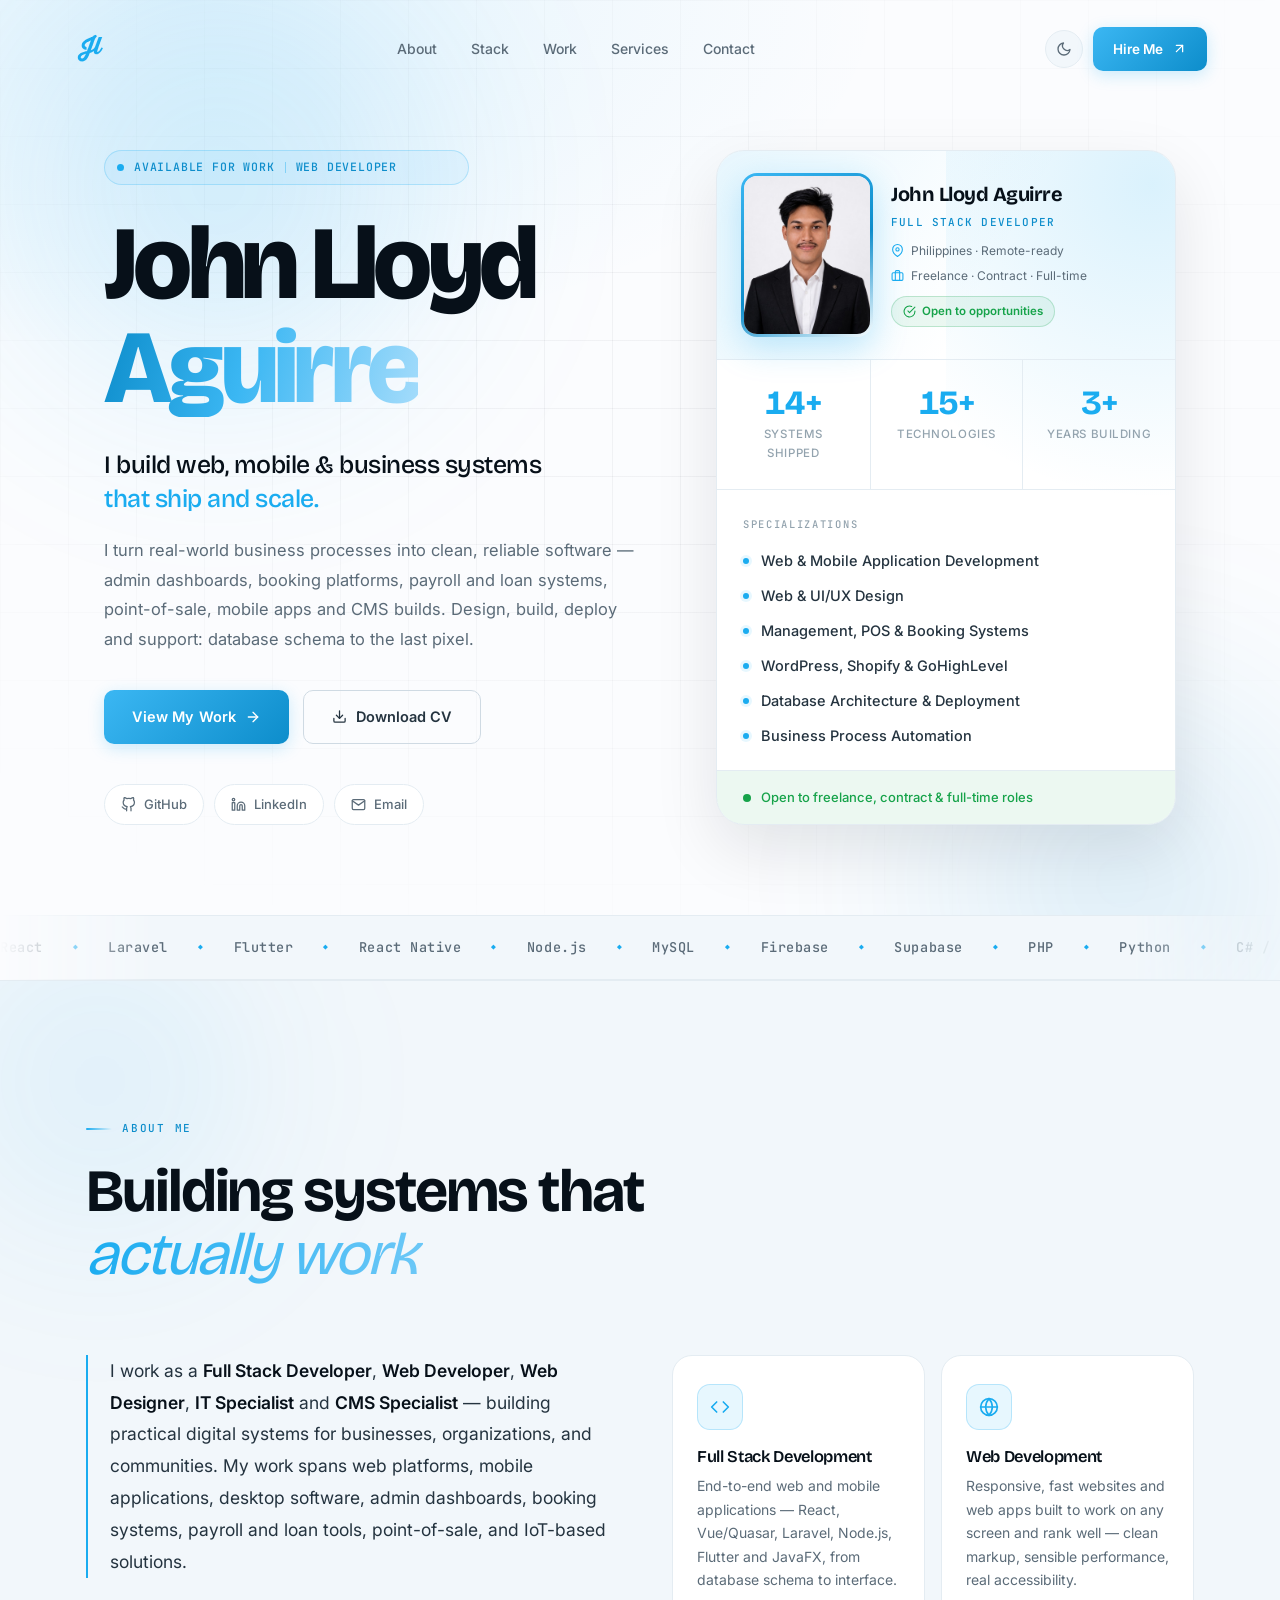
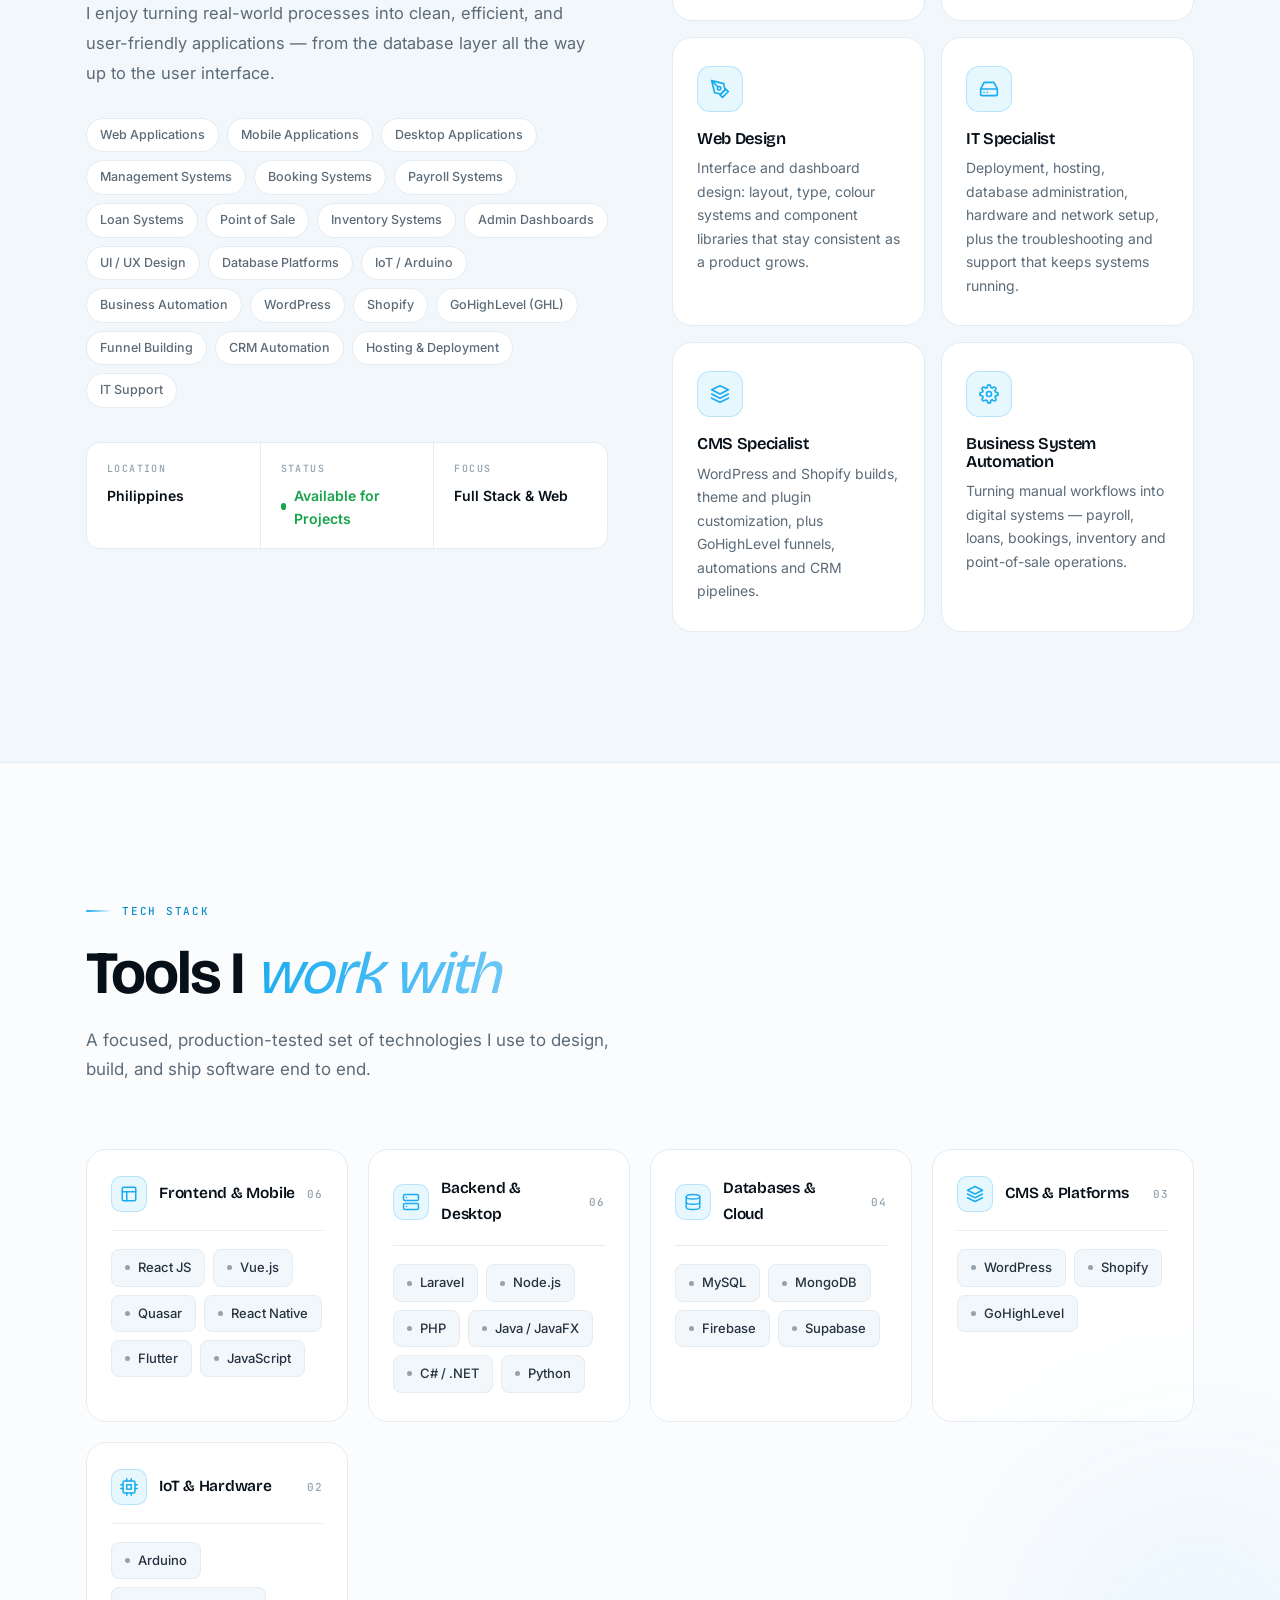
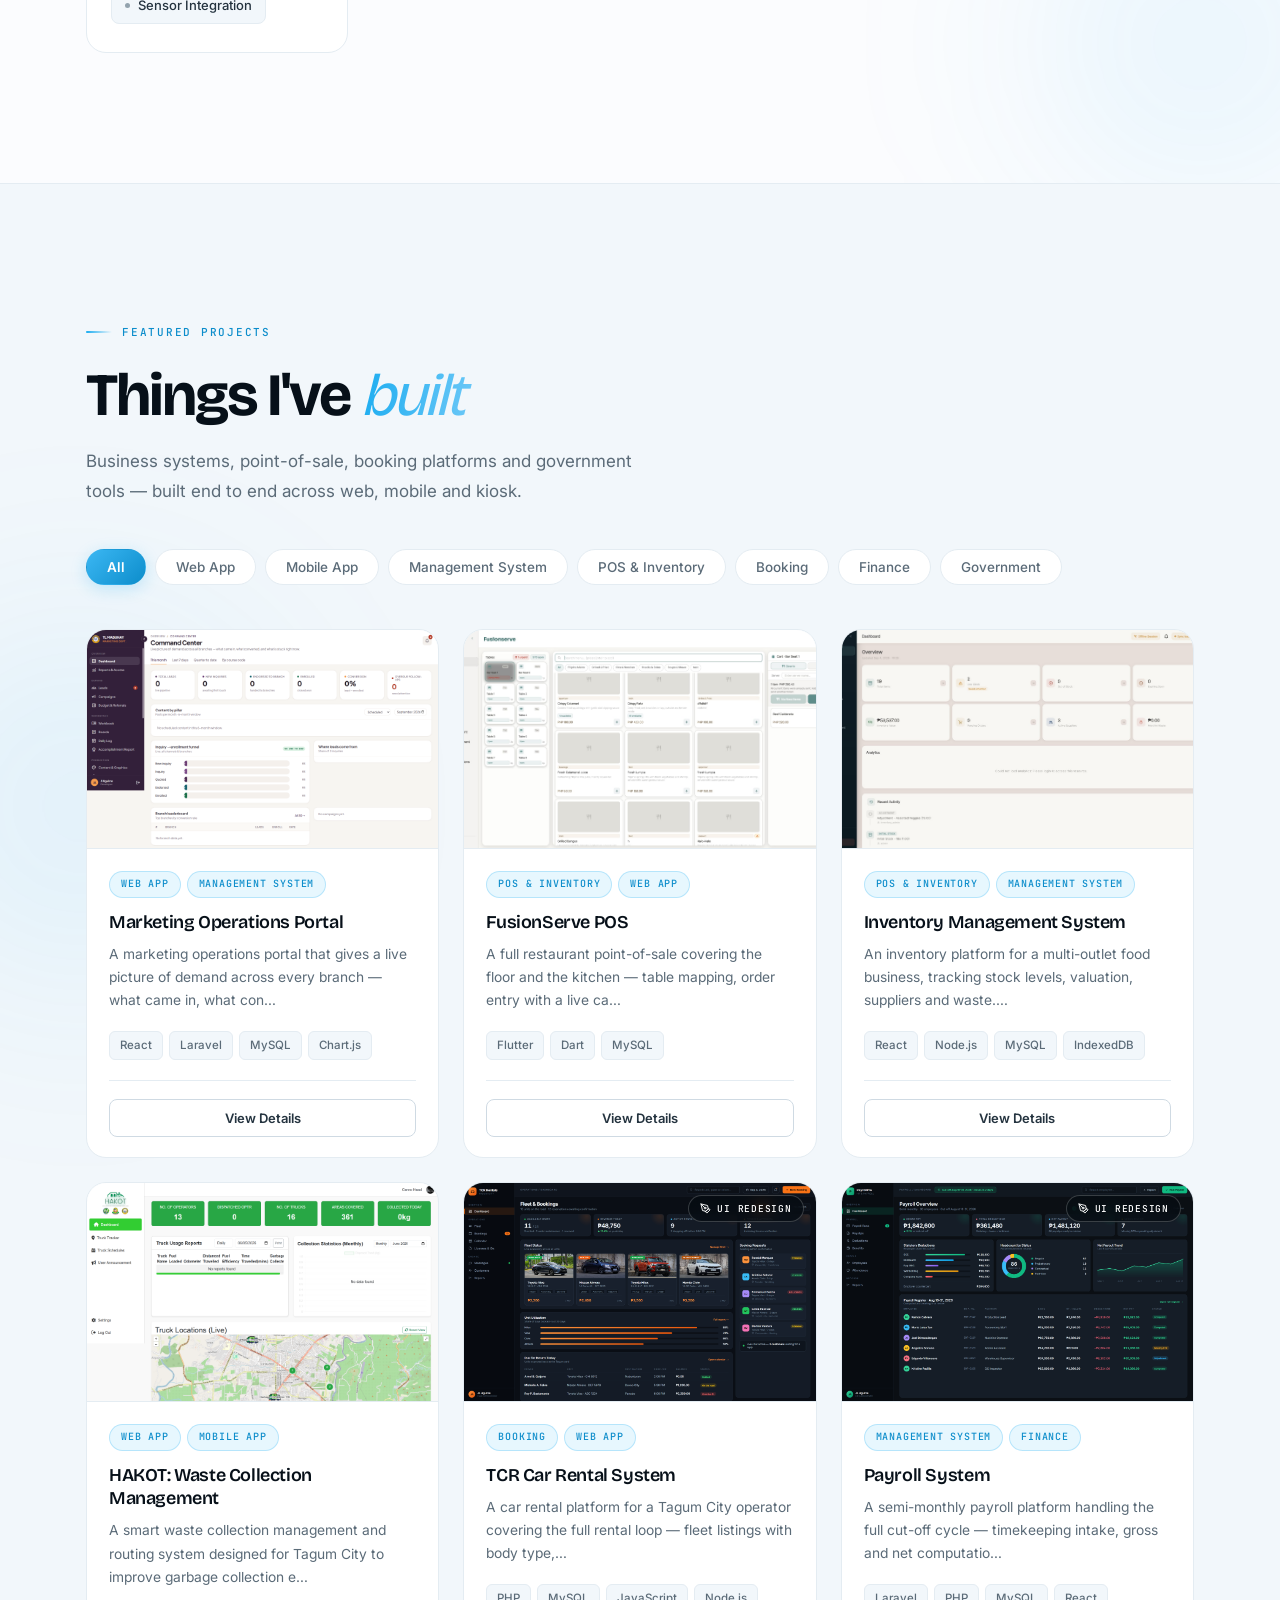
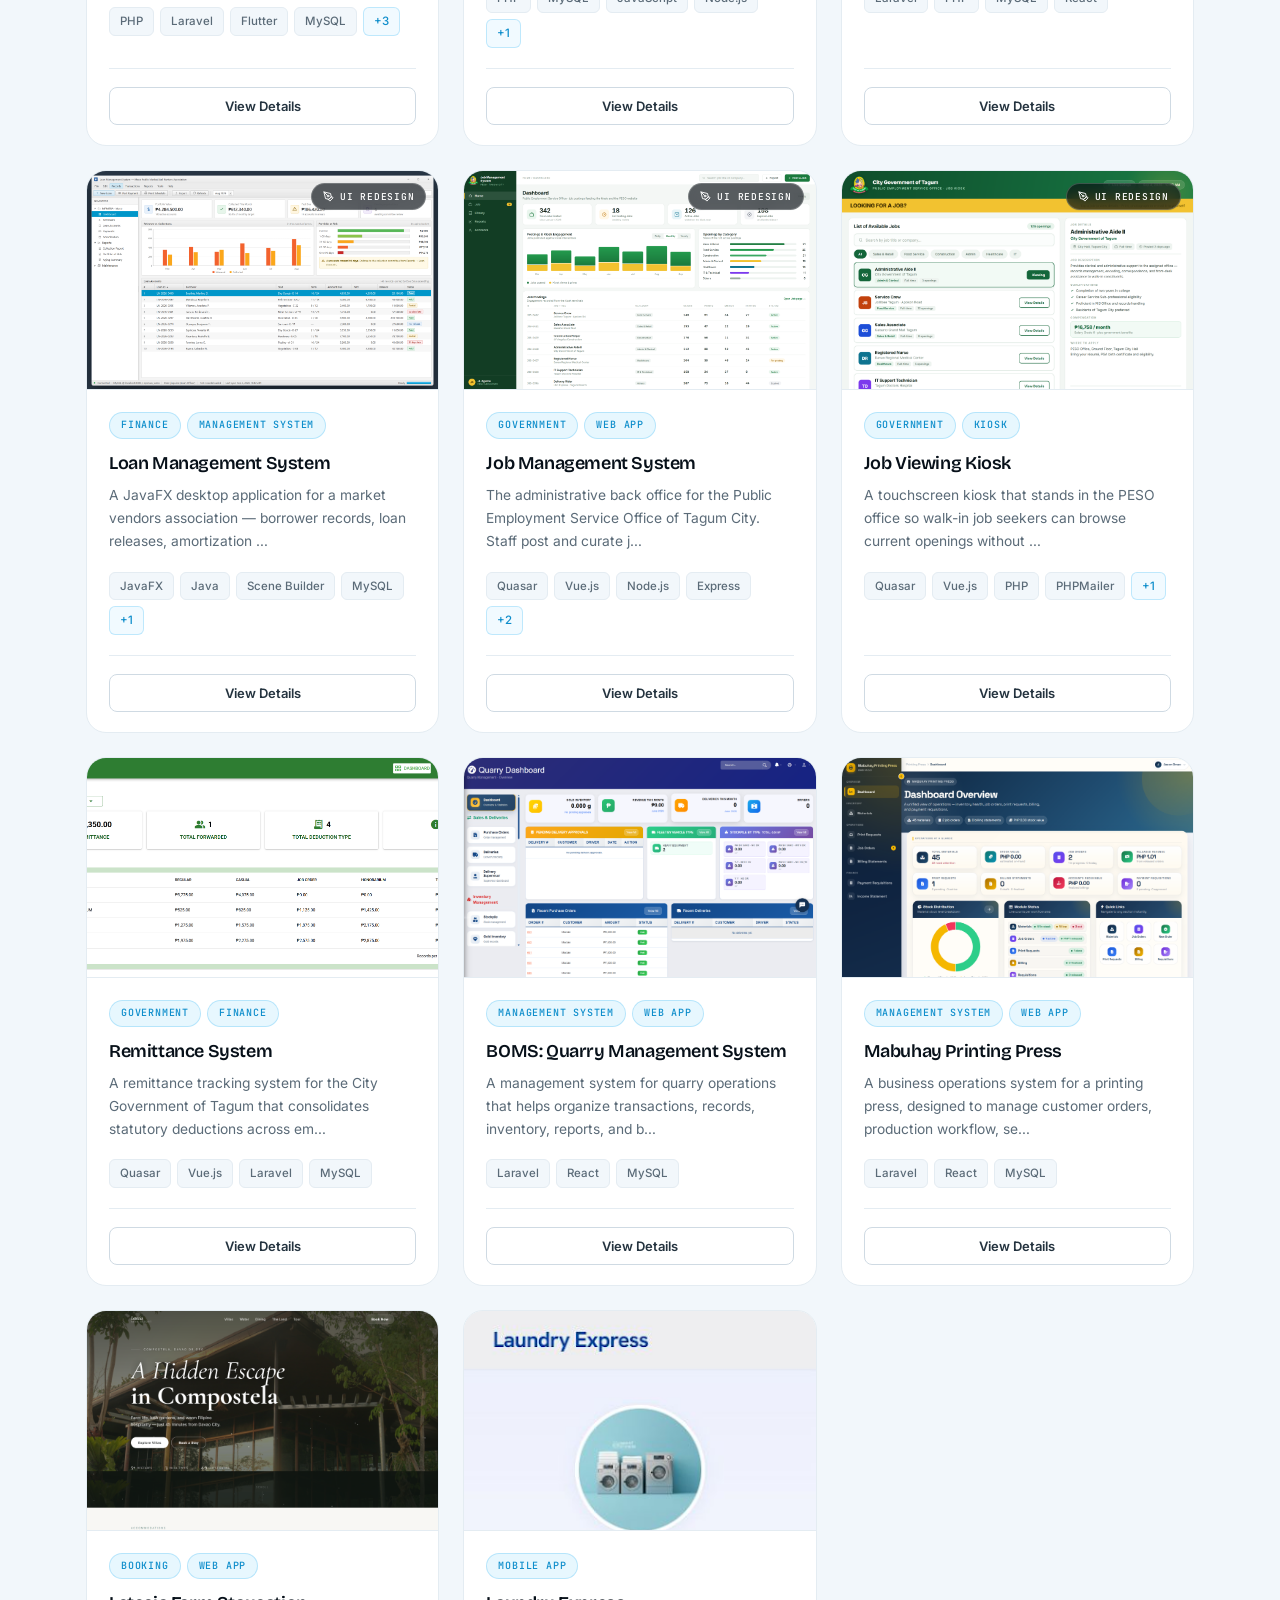
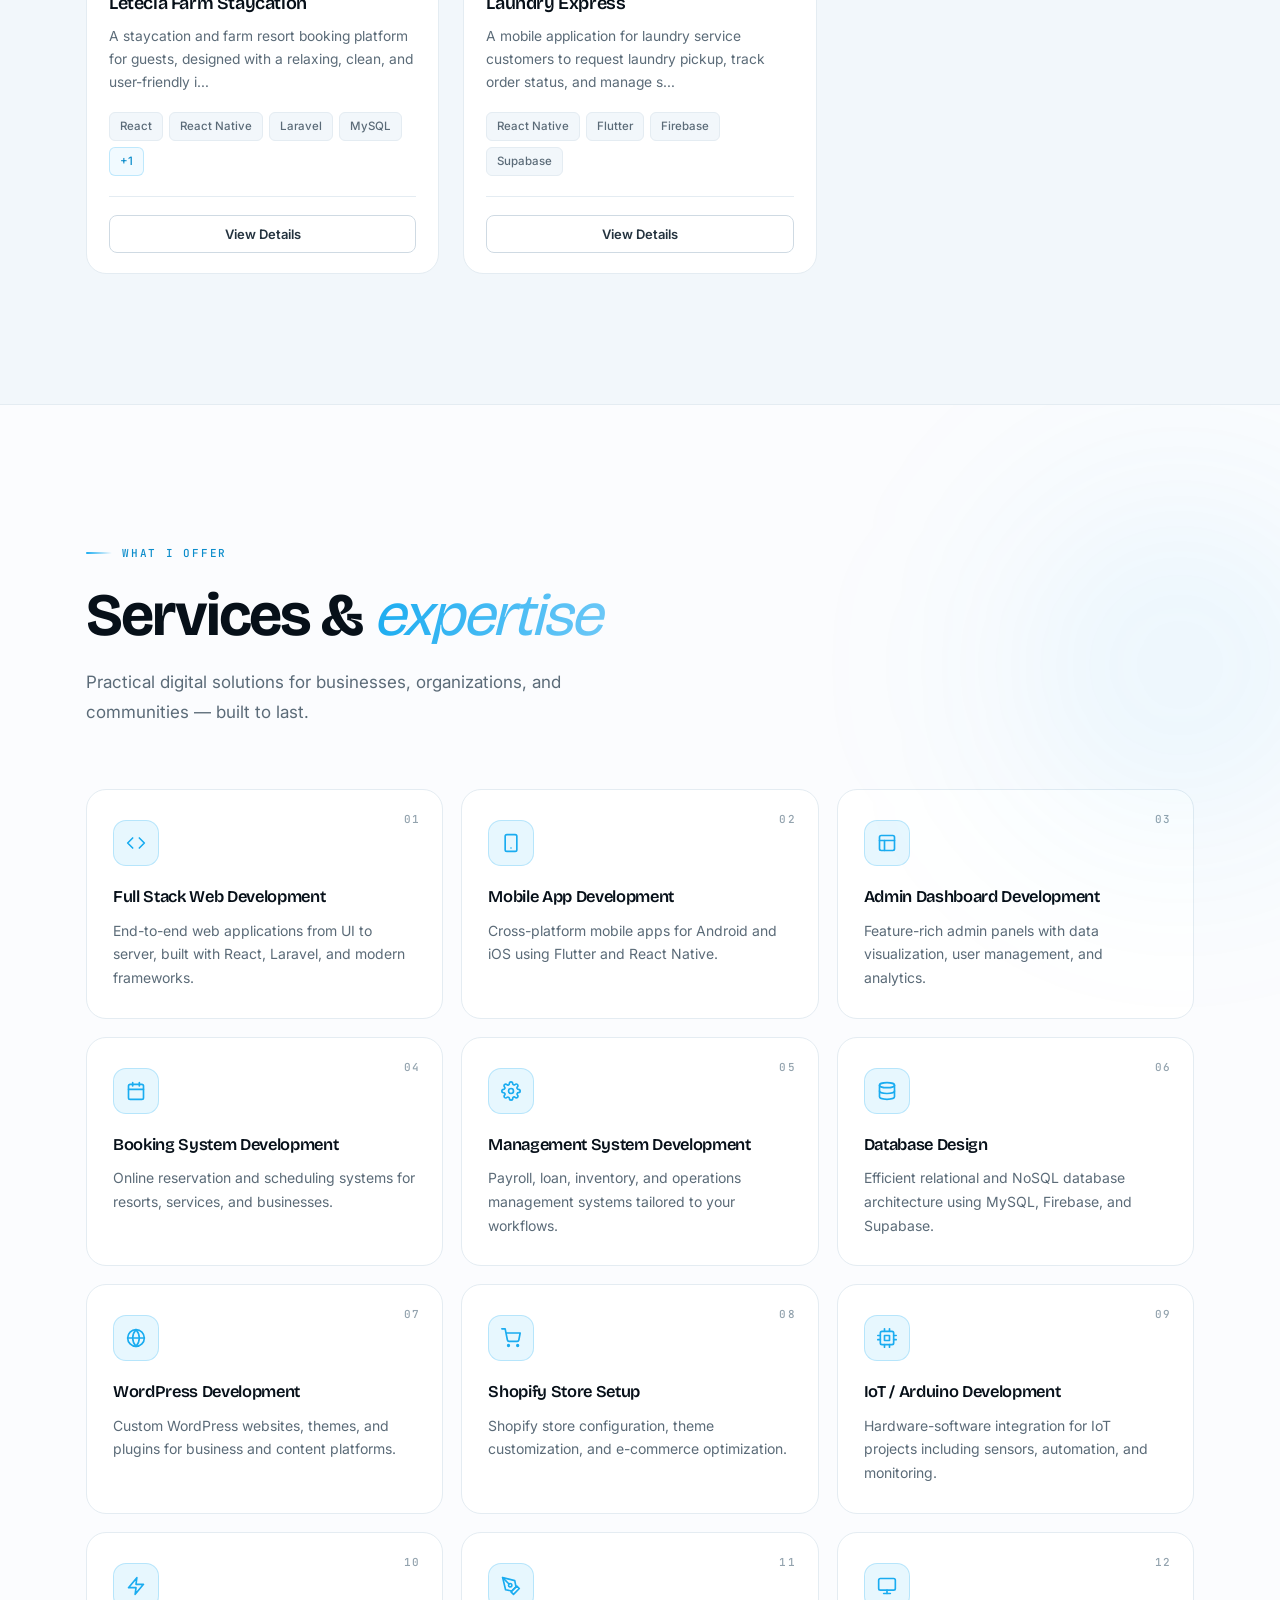
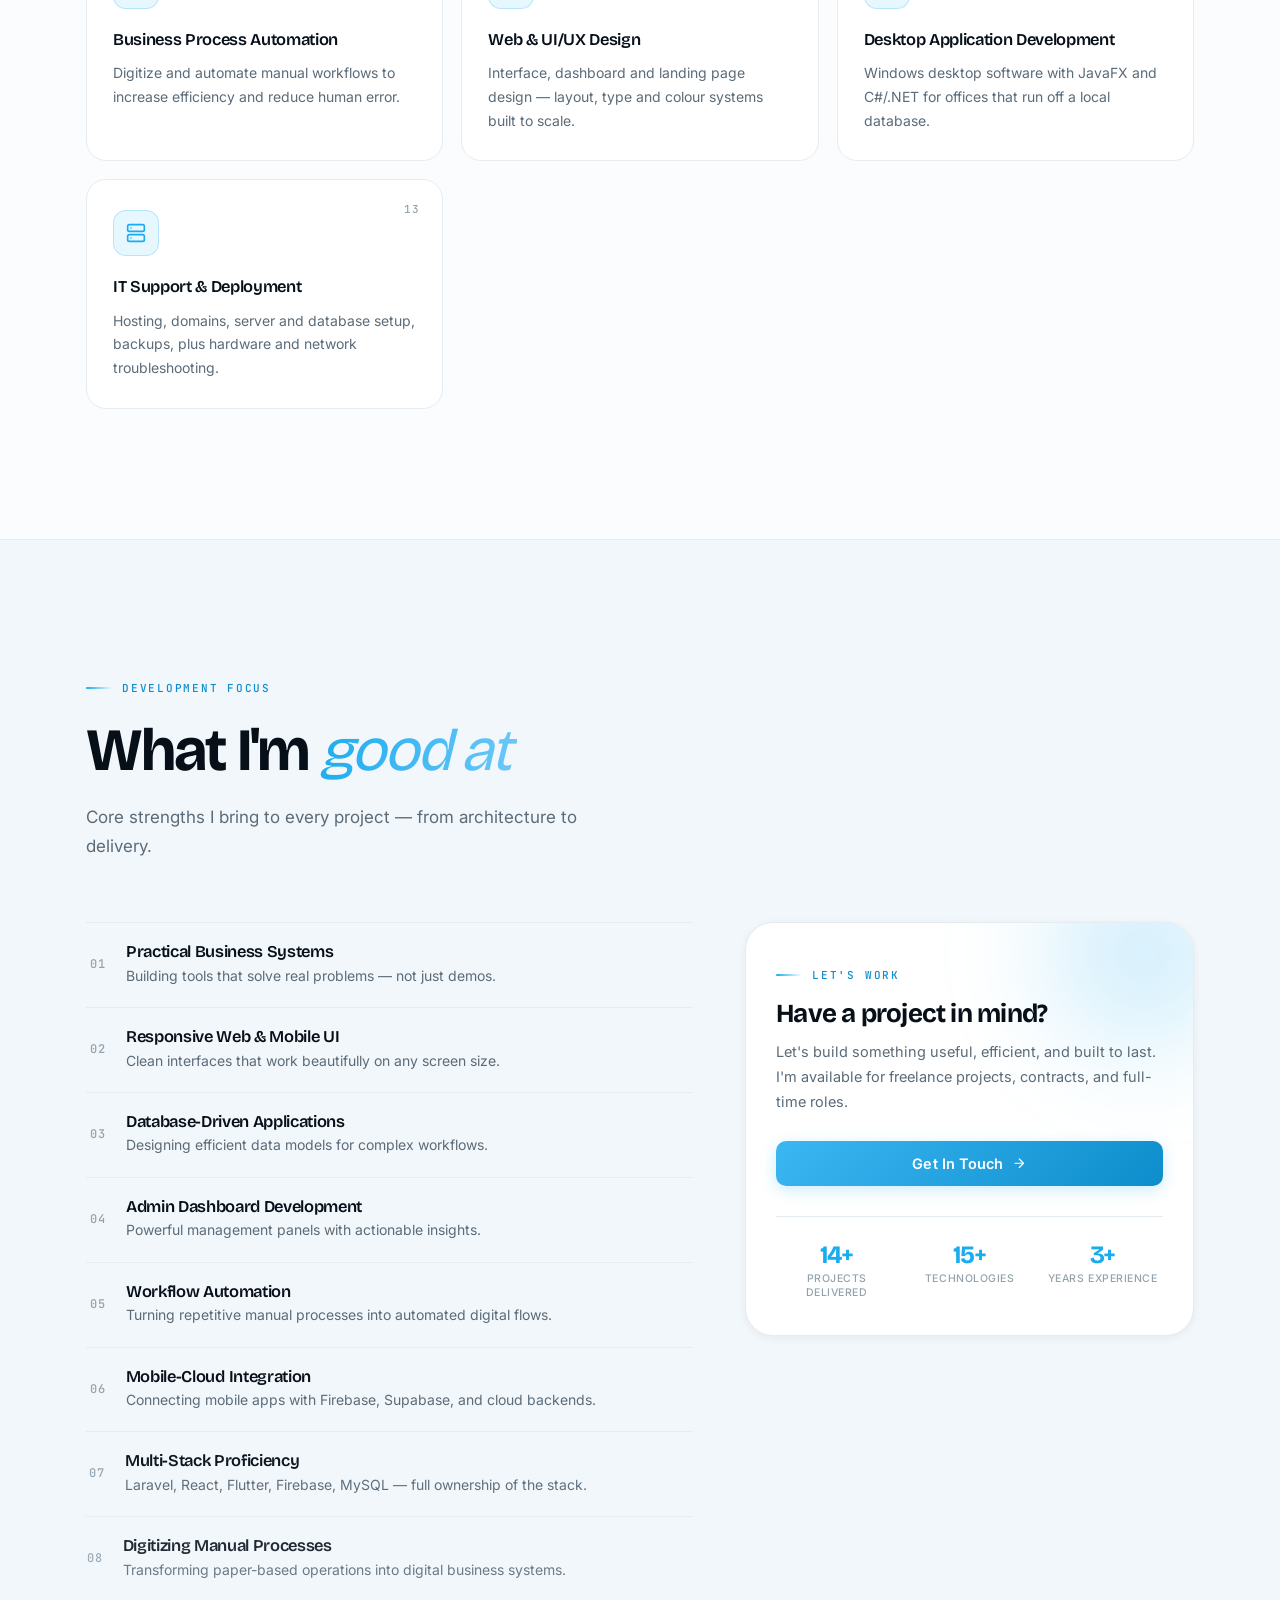
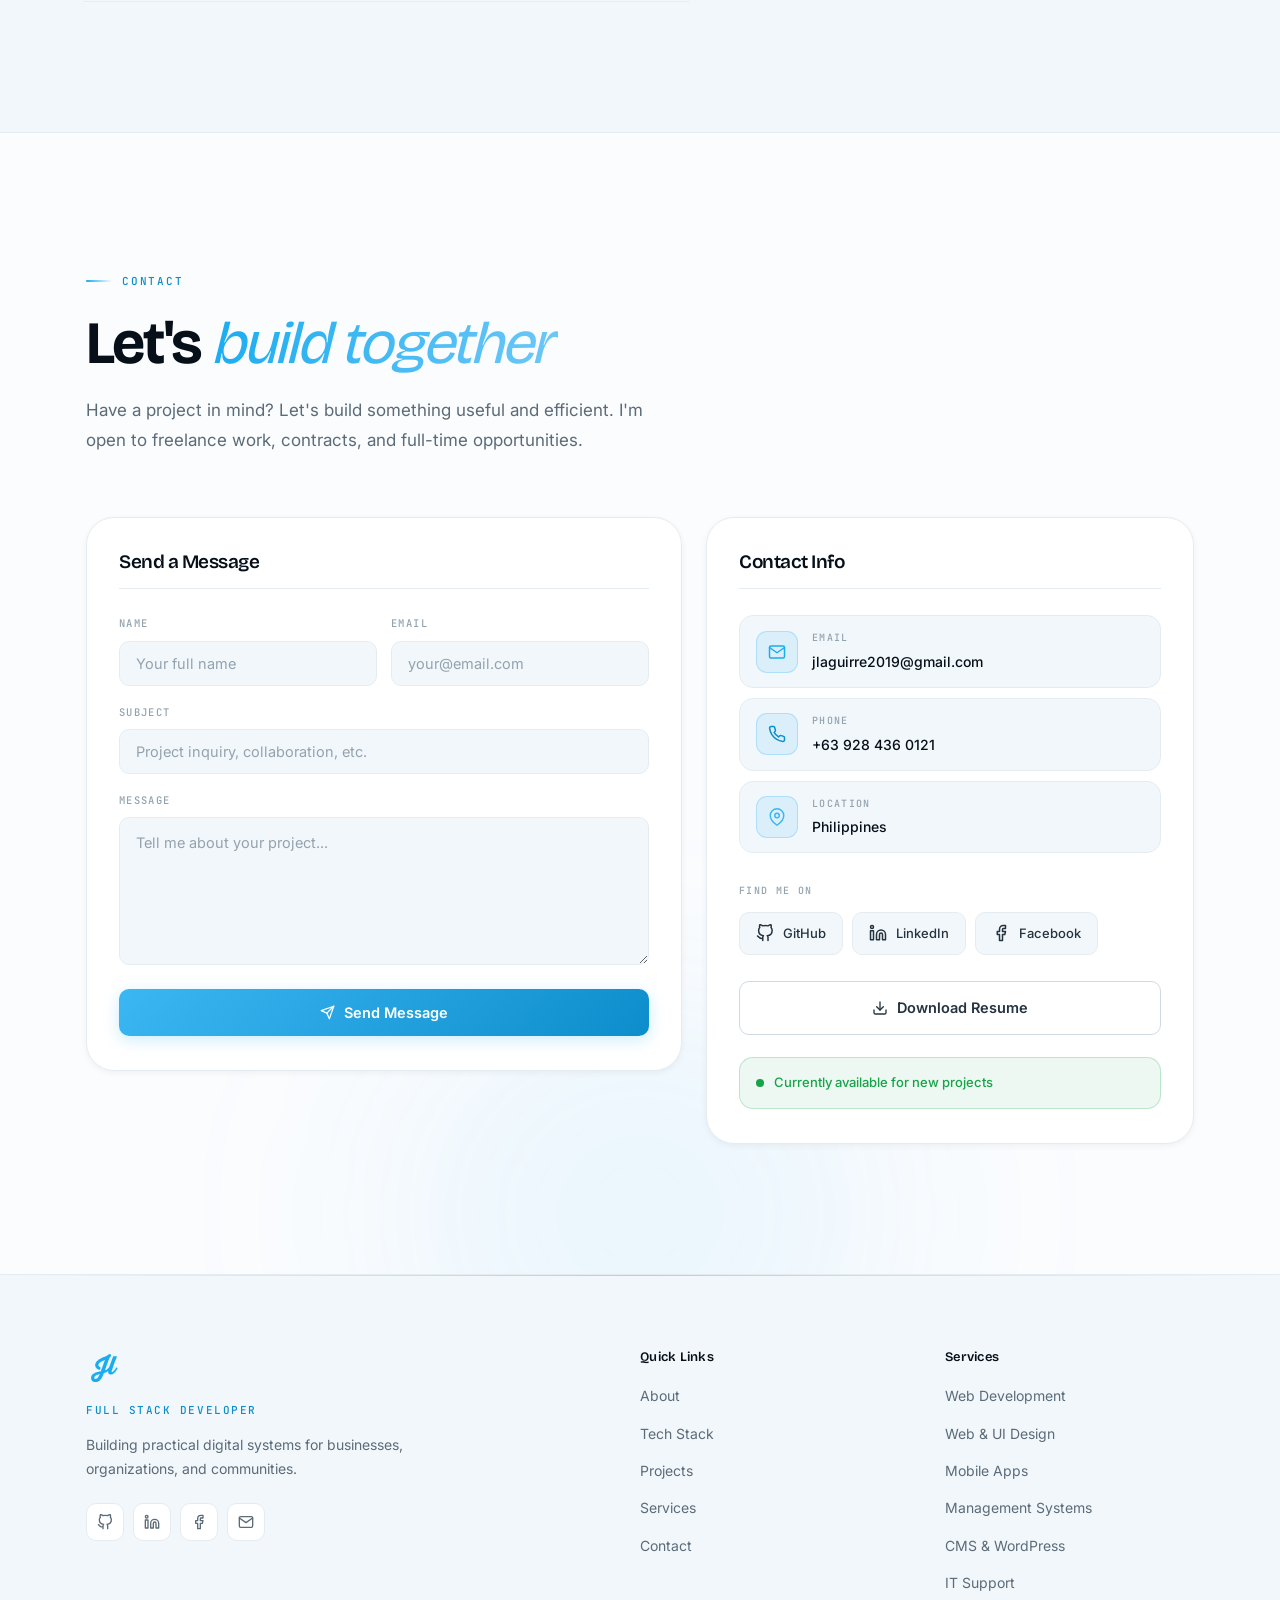
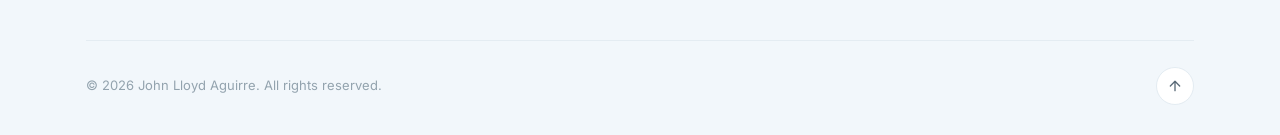
==== commit b7d79c2d: "Updates" ====
--- a/index.html
+++ b/index.html
@@ -38,7 +38,7 @@
         } catch (e) {}
       })();
     </script>
-    <script type="module" crossorigin src="/assets/index-CBxMgd0x.js"></script>
+    <script type="module" crossorigin src="/assets/index-ohD9P-kA.js"></script>
     <link rel="stylesheet" crossorigin href="/assets/index-CxUIvEsI.css">
   </head>
   <body>
